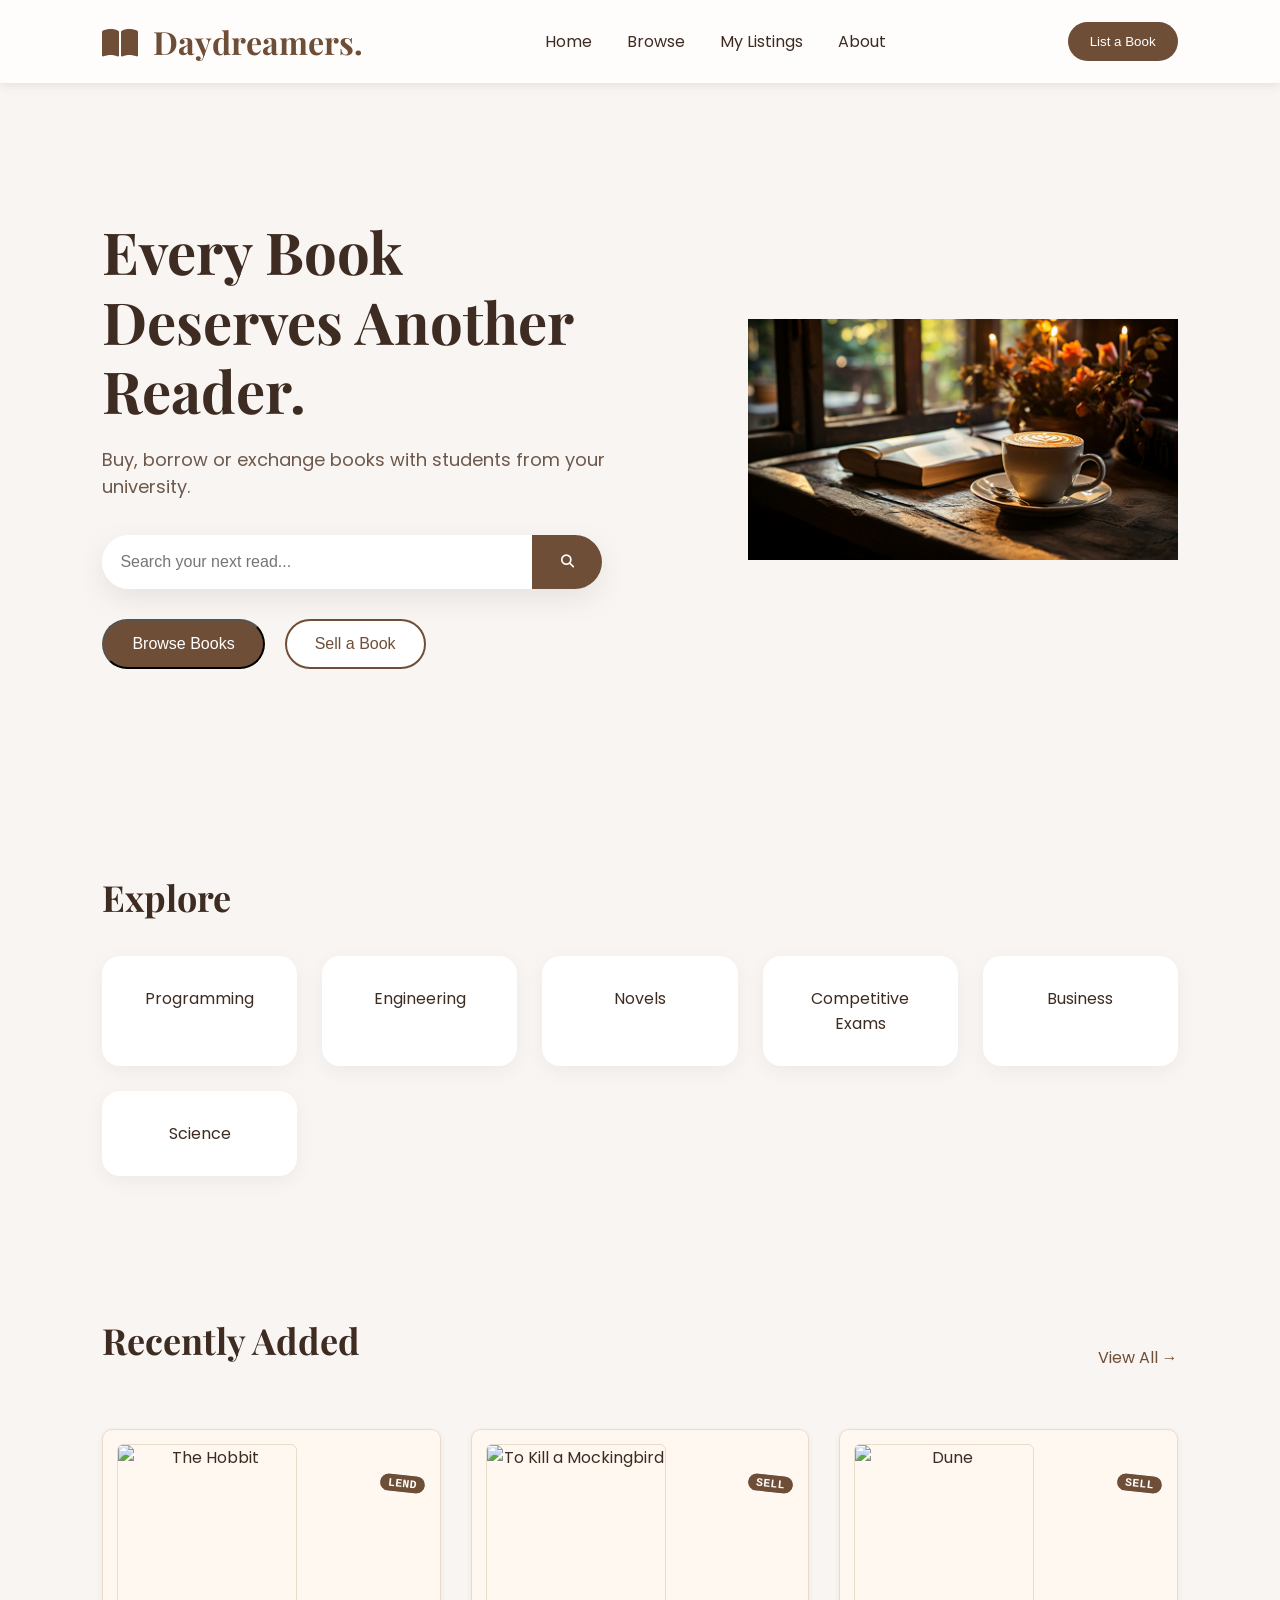
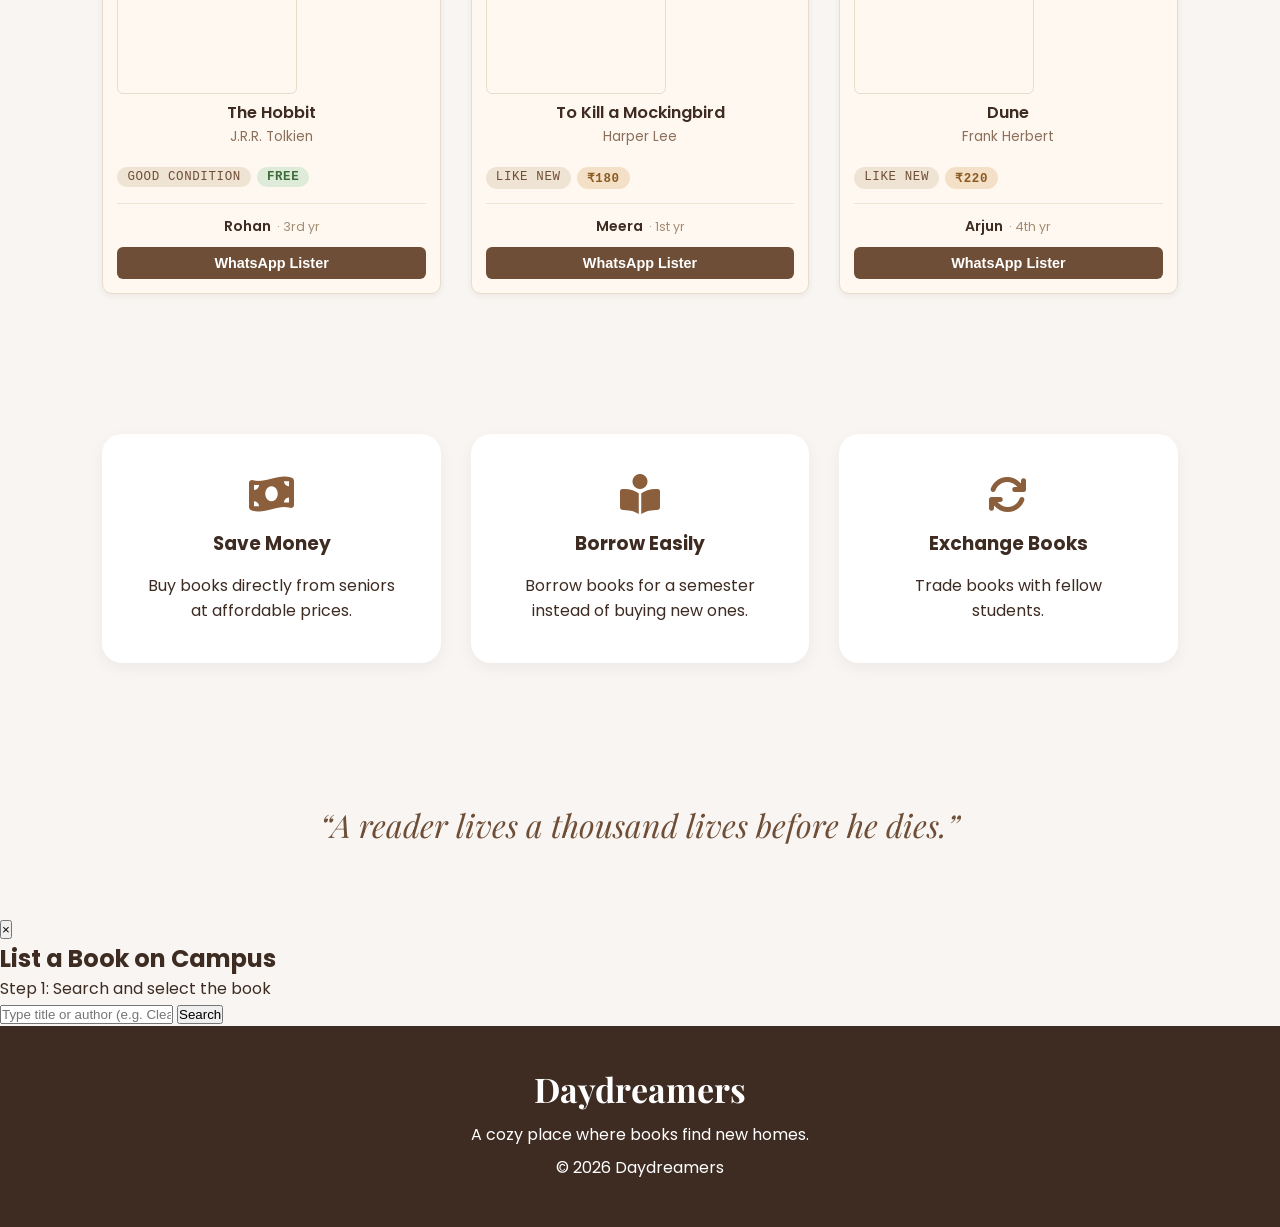
==== html/index.html @ d04318bb "cmapusDB setup" ====
<!DOCTYPE html>
<html lang="en">

<head>
    <meta charset="UTF-8">
    <meta name="viewport" content="width=device-width, initial-scale=1.0">
    <title>Daydreamers</title>

    <link rel="preconnect" href="https://fonts.googleapis.com">
    <link rel="preconnect" href="https://fonts.gstatic.com" crossorigin>

    <link
        href="https://fonts.googleapis.com/css2?family=Poppins:wght@300;400;500;600&family=Playfair+Display:wght@600;700&display=swap"
        rel="stylesheet">

    <link rel="stylesheet" href="https://cdnjs.cloudflare.com/ajax/libs/font-awesome/6.5.2/css/all.min.css">

    <link rel="stylesheet" href="/css/styles.css">
</head>

<body>

    <header>

        <div class="logo">
            <i class="fa-solid fa-book-open"></i>
            <span>Daydreamers.</span>
        </div>

        <nav>

            <a href="index.html" class="active">Home</a>
            <a href="./browse.html">Browse</a>
            <a href="#">My Listings</a>
            <a href="./about.html">About</a>

        </nav>

        <button class="list-book-btn" id="list-book-btn">
            List a Book
        </button>

    </header>


    <section class="hero">
        <div class="hero-text">
            <h1>
                Every Book Deserves
                Another Reader.
            </h1>
            <p>
                Buy, borrow or exchange books with students
                from your university.
            </p>

            <div class="search-bar">
                <input type="text" placeholder="Search your next read...">
                <button>
                    <i class="fa-solid fa-magnifying-glass"></i>
                </button>

            </div>

            <div class="hero-buttons">

                <button class="primary">
                    Browse Books
                </button>

                <button class="secondary">
                    Sell a Book
                </button>

            </div>

        </div>

        <div class="hero-image">

            <img src="../images/hero-books.jpg" alt="Books">

        </div>

    </section>

    <section class="categories">

        <h2>Explore</h2>

        <div class="category-container">

            <div class="category-card">Programming</div>

            <div class="category-card">Engineering</div>

            <div class="category-card">Novels</div>

            <div class="category-card">Competitive Exams</div>

            <div class="category-card">Business</div>

            <div class="category-card">Science</div>

        </div>

    </section>

    <section class="books">
        <div class="section-heading">
            <h2>Recently Added</h2>
            <a href="browse.html">View All →</a>
        </div>

        <!-- Dynamic container loaded via JS -->
        <div class="book-grid" id="homepage-recent-grid">
            <!-- Dynamic cards will be injected here -->
        </div>
    </section>

    <section class="features">

        <div class="feature">

            <i class="fa-solid fa-money-bill-wave"></i>

            <h3>Save Money</h3>

            <p>
                Buy books directly from seniors at affordable prices.
            </p>

        </div>

        <div class="feature">

            <i class="fa-solid fa-book-open-reader"></i>

            <h3>Borrow Easily</h3>

            <p>
                Borrow books for a semester instead of buying new ones.
            </p>

        </div>

        <div class="feature">

            <i class="fa-solid fa-arrows-rotate"></i>

            <h3>Exchange Books</h3>

            <p>
                Trade books with fellow students.
            </p>

        </div>

    </section>


    <section class="quote">

        <blockquote>

            “A reader lives a thousand lives before he dies.”

        </blockquote>

    </section>



    <!-- LIST A BOOK MODAL -->
    <div class="modal-overlay" id="list-modal">
        <div class="modal-content">
            <button class="modal-close" id="modal-close">&times;</button>
            <h2>List a Book on Campus</h2>

            <div id="modal-step-1">
                <p class="modal-subtitle">Step 1: Search and select the book</p>
                <div class="modal-search-box">
                    <input type="text" id="modal-search-input" placeholder="Type title or author (e.g. Clean Code)">
                    <button type="button" id="modal-search-btn">Search</button>
                </div>
                <div id="modal-search-results" class="modal-results-list"></div>
            </div>

            <form id="modal-step-2" style="display: none;">
                <p class="modal-subtitle">Step 2: Add listing details</p>

                <!-- Selected Book Preview -->
                <div class="selected-book-preview" id="selected-preview"></div>

                <div class="form-grid">
                    <div class="form-group">
                        <label for="lister-name">Your Name</label>
                        <input type="text" id="lister-name" required placeholder="e.g. Rohan">
                    </div>

                    <div class="form-group">
                        <label for="lister-year">College Year</label>
                        <select id="lister-year" required>
                            <option value="1st yr">1st Year</option>
                            <option value="2nd yr">2nd Year</option>
                            <option value="3rd yr">3rd Year</option>
                            <option value="4th yr">4th Year</option>
                        </select>
                    </div>

                    <div class="form-group">
                        <label for="listing-genre">Genre / Category</label>
                        <select id="listing-genre" required>
                            <option value="fiction" selected>Novels &amp; Fiction</option>
                            <option value="textbooks">Textbooks &amp; Coursework</option>
                            <option value="science">Science &amp; Tech</option>
                            <option value="poetry">Poetry &amp; Plays</option>
                        </select>
                    </div>


                    <div class="form-group">
                        <label for="listing-type">Listing Type</label>
                        <select id="listing-type" required>
                            <option value="Lend">Lend (Free)</option>
                            <option value="Sell">Sell</option>
                            <option value="Borrow">Request to Borrow</option>
                        </select>
                    </div>
                    <div class="form-group">
                        <label for="listing-price">Price</label>
                        <input type="text" id="listing-price" required value="Free">
                    </div>
                    <div class="form-group">
                        <label for="listing-condition">Condition</label>
                        <select id="listing-condition" required>
                            <option value="Like new">Like new</option>
                            <option value="Good condition" selected>Good condition</option>
                            <option value="Well-loved">Well-loved</option>
                        </select>
                    </div>
                    <div class="form-group">
                        <label for="lister-phone">WhatsApp Phone Number</label>
                        <input type="tel" id="lister-phone" required placeholder="e.g. 919876543210">
                    </div>
                </div>

                <div class="modal-actions">
                    <button type="button" class="btn-secondary" id="btn-back">← Pick Different Book</button>
                    <button type="submit" class="btn-primary">Publish Listing</button>
                </div>
            </form>
        </div>
    </div>





    <footer>

        <h3>Daydreamers</h3>

        <p>
            A cozy place where books find new homes.
        </p>

        <p>

            © 2026 Daydreamers

        </p>

    </footer>


    <script src="../js/app.js"></script>
    <script src="../js/db.js"></script>

</body>

</html>
---- css/styles.css ----
/* Google Font */

*{
    margin:0;
    padding:0;
    box-sizing:border-box;
}

body{

    font-family:'Poppins',sans-serif;
    background:#F8F5F2;
    color:#3E2C23;

}

/* ================= HEADER ================= */

header{

    width:100%;
    padding:20px 8%;

    display:flex;
    justify-content:space-between;
    align-items:center;

    background:#FFFDFB;

    position:sticky;
    top:0;

    box-shadow:0 3px 10px rgba(0,0,0,0.08);

    z-index:1000;

}

.logo{

    font-family:'Playfair Display',serif;
    font-size:32px;
    color:#6F4E37;
    font-weight:bold;

}

.logo i{

    margin-right:8px;

}

nav{

    display:flex;
    gap:35px;

}

nav a{

    text-decoration:none;
    color:#3E2C23;
    transition:.3s;

}

nav a:hover{

    color:#A67C52;

}

.list-book-btn{

    background:#6F4E37;
    color:white;

    border:none;

    padding:12px 22px;

    border-radius:30px;

    cursor:pointer;

    transition:.3s;

}

.list-book-btn:hover{

    background:#8B5E3C;

}

/* ================= HERO ================= */

.hero{

    display:flex;
    justify-content:space-between;
    align-items:center;

    padding:70px 8%;

    min-height:80vh;

}

.hero-text{

    width:50%;

}

.hero h1{

    font-size:58px;

    font-family:'Playfair Display',serif;

    line-height:1.2;

    margin-bottom:20px;

}

.hero p{

    font-size:18px;

    color:#6D584C;

    margin-bottom:35px;

}

.search-bar{

    display:flex;

    background:white;

    border-radius:40px;

    overflow:hidden;

    width:500px;

    box-shadow:0 10px 30px rgba(0,0,0,0.08);

}

.search-bar input{

    flex:1;

    border:none;

    outline:none;

    padding:18px;

    font-size:16px;

}

.search-bar button{

    width:70px;

    border:none;

    background:#6F4E37;

    color:white;

    cursor:pointer;

}

.hero-buttons{

    margin-top:30px;

    display:flex;

    gap:20px;

}

.primary{

    background:#6F4E37;

    color:white;

}

.secondary{

    background:white;

    color:#6F4E37;

    border:2px solid #6F4E37;

}

.hero-buttons button{

    padding:14px 28px;

    border-radius:30px;

    cursor:pointer;

    font-size:16px;

    transition:.3s;

}

.hero-buttons button:hover{

    transform:translateY(-3px);

}

.hero-image{

    width:40%;

}

.hero-image img{

    width:100%;

}

/* ================= SECTION ================= */

section{

    padding:70px 8%;

}

section h2{

    font-size:36px;

    margin-bottom:35px;

    font-family:'Playfair Display',serif;

}

/* ================= CATEGORY ================= */

.category-container{

    display:grid;

    grid-template-columns:repeat(auto-fit,minmax(180px,1fr));

    gap:25px;

}

.category-card{

    background:white;

    padding:30px;

    border-radius:18px;

    text-align:center;

    cursor:pointer;

    transition:.3s;

    box-shadow:0 5px 20px rgba(0,0,0,.05);

}

.category-card:hover{

    transform:translateY(-6px);

    background:#D8C3A5;

}

/* ================= BOOKS ================= */

.section-heading{

    display:flex;

    justify-content:space-between;

    align-items:center;

    margin-bottom:30px;

}

.section-heading a{

    color:#6F4E37;

    text-decoration:none;

}

.book-grid{

    display:grid;

    grid-template-columns:repeat(auto-fit,minmax(250px,1fr));

    gap:30px;

}

.book-card{

    background:white;

    border-radius:20px;

    padding:20px;

    text-align:center;

    transition:.3s;

    box-shadow:0 8px 20px rgba(0,0,0,.05);

}

.book-card:hover{

    transform:translateY(-8px);

}

.book-card img{

    width:180px;

    height:250px;

    object-fit:cover;

    border-radius:10px;

}

.book-card h3{

    margin:20px 0 10px;

}

.price{

    display:block;

    margin:15px 0;

    color:#8B5E3C;

    font-size:22px;

    font-weight:bold;

}

.book-card button{

    background:#6F4E37;

    color:white;

    border:none;

    padding:10px 25px;

    border-radius:30px;

    cursor:pointer;

}

/* ================= FEATURES ================= */

.features{

    display:grid;

    grid-template-columns:repeat(auto-fit,minmax(250px,1fr));

    gap:30px;

}

.feature{

    background:white;

    padding:40px;

    border-radius:20px;

    text-align:center;

    box-shadow:0 5px 15px rgba(0,0,0,.05);

}

.feature i{

    font-size:40px;

    color:#8B5E3C;

    margin-bottom:15px;

}

.feature h3{

    margin-bottom:15px;

}

/* ================= QUOTE ================= */

.quote{

    text-align:center;

}

blockquote{

    font-size:32px;

    font-family:'Playfair Display',serif;

    color:#6F4E37;

    font-style:italic;

}

/* ================= FOOTER ================= */

footer{

    background:#3E2C23;

    color:white;

    text-align:center;

    padding:40px;

}

footer h3{

    font-family:'Playfair Display',serif;

    font-size:34px;

    margin-bottom:10px;

}

footer p{

    margin:8px;

}

/* ================= RESPONSIVE ================= */

@media(max-width:900px){

    header{

        flex-direction:column;

        gap:20px;

    }

    .hero{

        flex-direction:column;

        text-align:center;

    }

    .hero-text{

        width:100%;

    }

    .hero-image{

        width:80%;

        margin-top:50px;

    }

    .search-bar{

        width:100%;

    }

    .hero-buttons{

        justify-content:center;

    }

}

  .eyebrow{
    font-family:'Space Mono', monospace;
    font-size:0.72rem;
    letter-spacing:0.18em;
    text-transform:uppercase;
  }

  .wrap{
    max-width:1180px;
    margin:0 auto;
    padding:0 28px;
  }


  /* ---------- PAGE HEADER ---------- */
  .page-header{
    padding:56px 0 36px;
    border-bottom:1px solid var(--line);
  }
  .page-header .eyebrow{ color:var(--coffee); display:block; margin-bottom:10px; }
  .page-header h1{
    font-size:clamp(2rem, 4vw, 2.7rem);
    font-weight:600;
  }
  .page-header p{
    margin-top:10px;
    color:var(--coffee);
    max-width:56ch;
  }

  .search-row{
    margin-top:28px;
    display:flex;
    gap:12px;
    max-width:640px;
  }
  .search-row input{
    flex:1;
    font-family:'Karla', sans-serif;
    font-size:0.96rem;
    padding:13px 16px;
    border:1.5px solid var(--espresso);
    border-radius:var(--radius);
    background:var(--paper);
    color:var(--ink);
  }
  .search-row input::placeholder{ color:rgba(58,39,23,0.5); }
  .search-row button{
    font-family:'Space Mono', monospace;
    font-size:0.78rem;
    letter-spacing:0.08em;
    text-transform:uppercase;
    padding:0 22px;
    border:1.5px solid var(--espresso);
    background:var(--espresso);
    color:var(--cream);
    border-radius:var(--radius);
    cursor:pointer;
  }
  .search-row button:hover{ background:var(--coffee); border-color:var(--coffee); }

  /* ---------- LAYOUT ---------- */
  .browse-layout{
    display:grid;
    grid-template-columns:230px 1fr;
    gap:40px;
    padding:44px 0 90px;
    align-items:start;
  }
  @media (max-width:900px){
    .browse-layout{ grid-template-columns:1fr; }
  }

  .filters{
    background:var(--paper);
    border:1px solid var(--line);
    border-radius:var(--radius);
    padding:24px 22px;
    position:sticky;
    top:92px;
  }
  @media (max-width:900px){ .filters{ position:static; } }

  .filter-group{ margin-bottom:26px; }
  .filter-group:last-child{ margin-bottom:0; }
  .filter-group h4{
    font-family:'Space Mono', monospace;
    font-size:0.68rem;
    letter-spacing:0.1em;
    text-transform:uppercase;
    color:var(--coffee);
    margin-bottom:12px;
    padding-bottom:8px;
    border-bottom:1px dashed var(--line);
  }
  .filter-option{
    display:flex;
    align-items:center;
    gap:9px;
    margin-bottom:10px;
    font-size:0.9rem;
    cursor:pointer;
  }
  .filter-option input{
    width:15px; height:15px;
    accent-color:var(--coffee);
    cursor:pointer;
  }
  .filter-option span.count{
    margin-left:auto;
    font-family:'Space Mono', monospace;
    font-size:0.72rem;
    color:rgba(58,39,23,0.5);
  }
  .clear-filters{
    display:inline-block;
    margin-top:6px;
    font-size:0.8rem;
    font-weight:700;
    color:var(--rust);
    text-decoration:underline;
    cursor:pointer;
  }

  .results-bar{
    display:flex;
    justify-content:space-between;
    align-items:center;
    margin-bottom:22px;
    flex-wrap:wrap;
    gap:12px;
  }
  .resultsCount{
    font-family:'Space Mono', monospace;
    font-size:0.78rem;
    color:var(--coffee);
    letter-spacing:0.03em;
  }
  .sort-select{
    font-family:'Karla', sans-serif;
    font-size:0.86rem;
    font-weight:600;
    padding:9px 14px;
    border:1.5px solid var(--espresso);
    border-radius:var(--radius);
    background:var(--paper);
    color:var(--ink);
  }

  .gridContainer{
    display:grid;
    grid-template-columns:repeat(3, 1fr);
    gap:22px;
  }
  @media (max-width:1080px){ .book-grid{ grid-template-columns:repeat(2, 1fr); } }
  @media (max-width:560px){ .book-grid{ grid-template-columns:1fr; } }

  .book-card{
    background:var(--paper);
    border:1px solid var(--line);
    border-radius:2px;
    position:relative;
    padding:18px 18px 20px;
    transition:transform .18s ease, box-shadow .18s ease;
  }
  .book-card:hover{
    transform:translateY(-4px);
    box-shadow:0 16px 30px -18px rgba(44,26,16,0.4);
  }

  
  .book-card::before{
    content:"";
    position:absolute;
    top:0; right:22px;
    width:28px; height:14px;
    background:var(--page);
    border-bottom-left-radius:8px;
    border-bottom-right-radius:8px;
  }

  .cover{
    height:150px;
    border-radius:2px;
    margin-bottom:14px;
    display:flex;
    align-items:flex-end;
    padding:10px;
    position:relative;
    overflow:hidden;
  }
  .cover .spine{
    position:absolute;
    left:0; top:0; bottom:0;
    width:10px;
    background:rgba(0,0,0,0.15);
  }
  .cover span.genre-label{
    font-family:'Space Mono', monospace;
    font-size:0.62rem;
    letter-spacing:0.08em;
    text-transform:uppercase;
    color:rgba(255,255,255,0.85);
  }

  .cover.c1{ background:linear-gradient(160deg, #a3492c, #7a4a2b); }
  .cover.c2{ background:linear-gradient(160deg, #7c8a63, #565f42); }
  .cover.c3{ background:linear-gradient(160deg, #c17a47, #8a5a34); }
  .cover.c4{ background:linear-gradient(160deg, #6b7a94, #3f4a5c); }
  .cover.c5{ background:linear-gradient(160deg, #a3492c, #5c2a18); }
  .cover.c6{ background:linear-gradient(160deg, #8a6f4a, #4a3520); }

  .book-title{
    font-size:1.02rem;
    font-weight:600;
    line-height:1.3;
    margin-bottom:4px;
  }
  .book-author{
    font-size:0.84rem;
    color:var(--coffee);
    margin-bottom:12px;
  }

  .tag-row{
    display:flex;
    gap:8px;
    flex-wrap:wrap;
    margin-bottom:14px;
  }
  .tag{
    font-family:'Space Mono', monospace;
    font-size:0.66rem;
    letter-spacing:0.05em;
    text-transform:uppercase;
    padding:4px 9px;
    border-radius:20px;
    border:1px solid var(--line);
    color:var(--coffee);
  }
  .tag.price-free{ border-color:var(--sage); color:var(--sage); font-weight:700; }
  .tag.price-tag{ border-color:var(--caramel); color:var(--rust); font-weight:700; }

  .card-footer{
    display:flex;
    align-items:center;
    justify-content:space-between;
    padding-top:12px;
    border-top:1px dashed var(--line);
  }
  .lister{
    font-size:0.78rem;
    color:var(--coffee);
  }
  .card-cta{
    font-family:'Karla', sans-serif;
    font-size:0.8rem;
    font-weight:700;
    text-decoration:none;
    color:var(--espresso);
    border-bottom:1.5px solid var(--caramel);
    padding-bottom:1px;
  }
  .card-cta:hover{ color:var(--rust); }

  .stamp{
    position:absolute;
    top:36px; right:14px;
    font-family:'Space Mono', monospace;
    font-size:0.6rem;
    letter-spacing:0.06em;
    text-transform:uppercase;
    padding:3px 8px;
    border:1.5px solid;
    border-radius:2px;
    transform:rotate(6deg);
    background:rgba(251,245,234,0.9);
  }
  .stamp.available{ color:var(--sage); border-color:var(--sage); }
  .stamp.reserved{ color:var(--rust); border-color:var(--rust); }

  /* ---------- PAGINATION ---------- */
  .pagination{
    display:flex;
    justify-content:center;
    align-items:center;
    gap:10px;
    margin-top:52px;
    font-family:'Space Mono', monospace;
    font-size:0.82rem;
  }
  .pagination a{
    display:flex;
    align-items:center;
    justify-content:center;
    width:34px; height:34px;
    border:1px solid var(--line);
    border-radius:var(--radius);
    text-decoration:none;
    color:var(--ink);
  }
  .pagination a:hover{ border-color:var(--espresso); }
  .pagination a.current{
    background:var(--espresso);
    color:var(--cream);
    border-color:var(--espresso);
  }
  .pagination a.next{
    width:auto;
    padding:0 14px;
  }
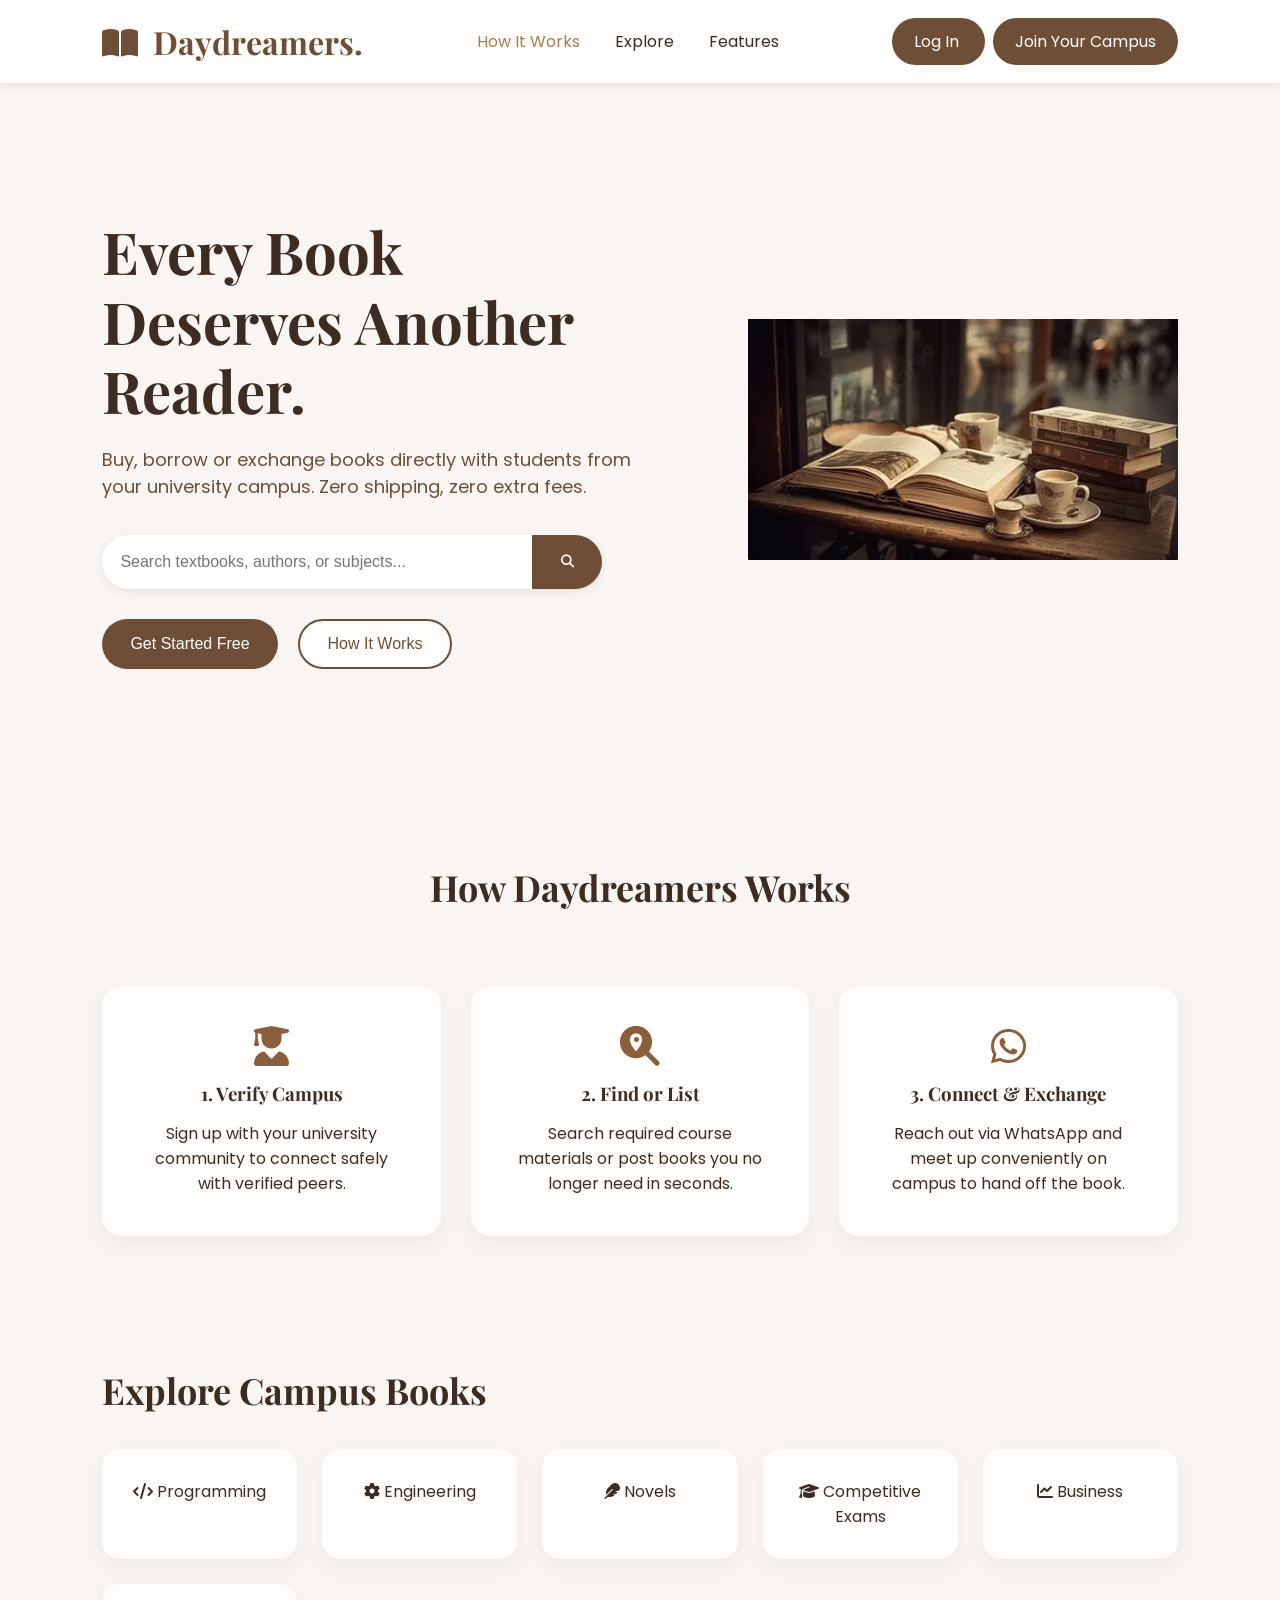
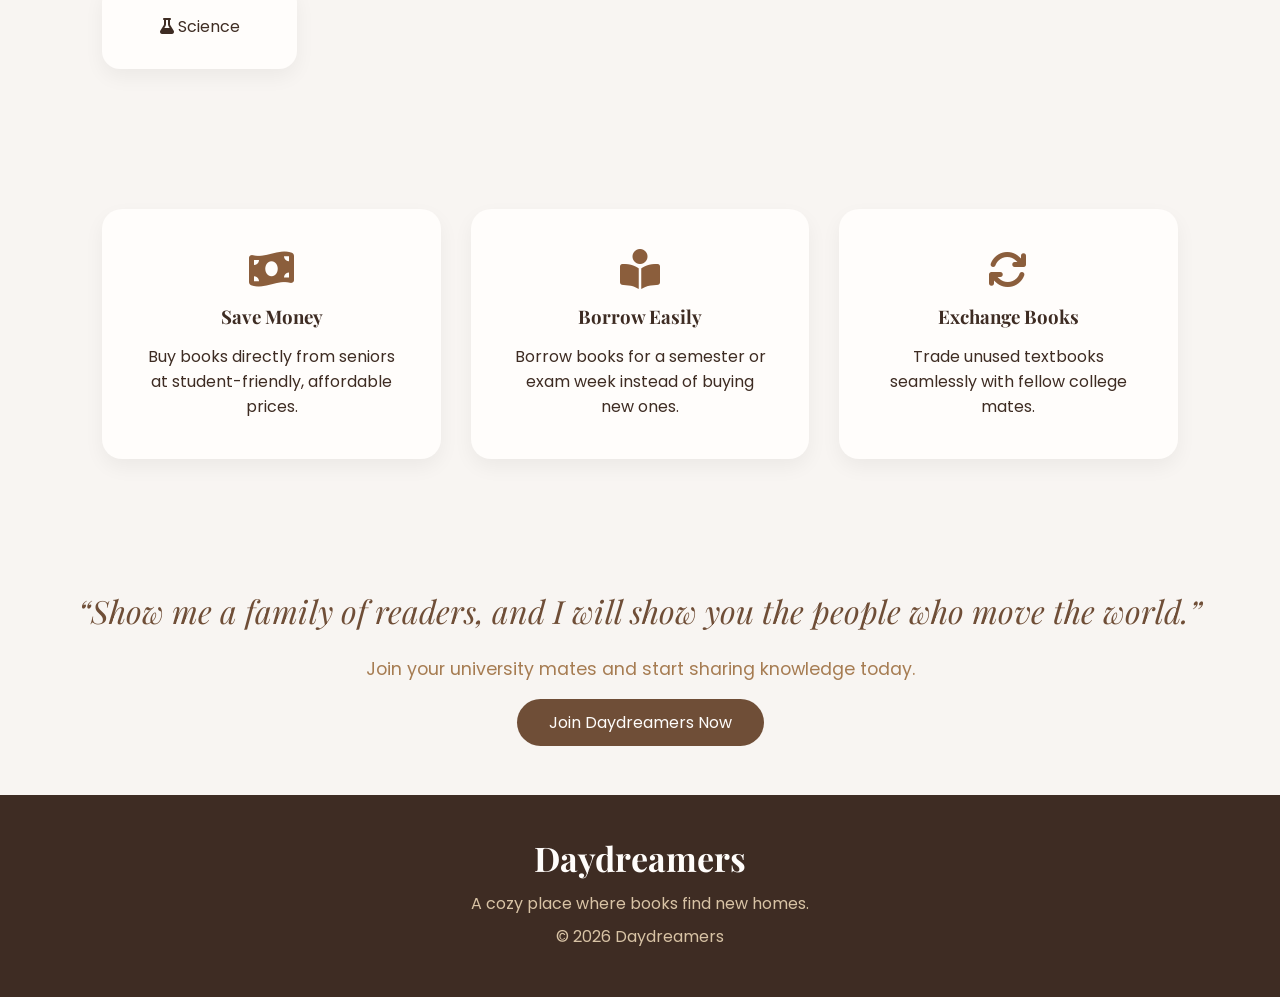
==== commit f4d8fe47: "landing page added" ====
--- a/html/index.html
+++ b/html/index.html
@@ -4,7 +4,7 @@
 <head>
     <meta charset="UTF-8">
     <meta name="viewport" content="width=device-width, initial-scale=1.0">
-    <title>Daydreamers</title>
+    <title>Daydreamers | Campus Book Exchange</title>
 
     <link rel="preconnect" href="https://fonts.googleapis.com">
     <link rel="preconnect" href="https://fonts.gstatic.com" crossorigin>
@@ -28,17 +28,20 @@
         </div>
 
         <nav>
-
-            <a href="index.html" class="active">Home</a>
-            <a href="./browse.html">Browse</a>
-            <a href="#">My Listings</a>
-            <a href="./about.html">About</a>
-
+            <a href="#how-it-works" class="active">How It Works</a>
+            <a href="#categories">Explore</a>
+            <a href="#features">Features</a>
         </nav>
 
-        <button class="list-book-btn" id="list-book-btn">
-            List a Book
-        </button>
+        <div class="auth-buttons">
+            <a href="./login.html" class="list-book-btn secondary-btn"
+                style="text-decoration: none; margin-right: 8px;">
+                Log In
+            </a>
+            <a href="./signup.html" class="list-book-btn" style="text-decoration: none;">
+                Join Your Campus
+            </a>
+        </div>
 
     </header>
 
@@ -50,26 +53,26 @@
                 Another Reader.
             </h1>
             <p>
-                Buy, borrow or exchange books with students
-                from your university.
+                Buy, borrow or exchange books directly with students
+                from your university campus. Zero shipping, zero extra fees.
             </p>
 
             <div class="search-bar">
-                <input type="text" placeholder="Search your next read...">
-                <button>
+                <input type="text" placeholder="Search textbooks, authors, or subjects...">
+                <button onclick="window.location.href='./login.html'">
                     <i class="fa-solid fa-magnifying-glass"></i>
                 </button>
-
             </div>
 
             <div class="hero-buttons">
 
-                <button class="primary">
-                    Browse Books
+                <button onclick="window.location.href='./signup.html'" class="primary">
+                    Get Started Free
                 </button>
 
-                <button class="secondary">
-                    Sell a Book
+                <button onclick="document.querySelector('#how-it-works').scrollIntoView({ behavior: 'smooth' });"
+                    class="secondary">
+                    How It Works
                 </button>
 
             </div>
@@ -78,47 +81,74 @@
 
         <div class="hero-image">
 
-            <img src="../images/hero-books.jpg" alt="Books">
-
-        </div>
-
-    </section>
-
-    <section class="categories">
-
-        <h2>Explore</h2>
+            <img src="../images/landingpage.webp" alt="Books">
+
+        </div>
+
+    </section>
+
+    <!-- HOW IT WORKS SECTION -->
+    <section class="how-it-works" id="how-it-works" style="padding: 60px 8%; text-align: center;">
+
+        <div class="section-heading" style="justify-content: center; margin-bottom: 40px;">
+            <h2>How Daydreamers Works</h2>
+        </div>
+
+        <div class="features" style="padding: 0;">
+
+            <div class="feature">
+                <i class="fa-solid fa-user-graduate"></i>
+                <h3>1. Verify Campus</h3>
+                <p>
+                    Sign up with your university community to connect safely with verified peers.
+                </p>
+            </div>
+
+            <div class="feature">
+                <i class="fa-solid fa-magnifying-glass-location"></i>
+                <h3>2. Find or List</h3>
+                <p>
+                    Search required course materials or post books you no longer need in seconds.
+                </p>
+            </div>
+
+            <div class="feature">
+                <i class="fa-brands fa-whatsapp"></i>
+                <h3>3. Connect & Exchange</h3>
+                <p>
+                    Reach out via WhatsApp and meet up conveniently on campus to hand off the book.
+                </p>
+            </div>
+
+        </div>
+
+    </section>
+
+    <!-- CATEGORIES SECTION -->
+    <section class="categories" id="categories">
+
+        <h2>Explore Campus Books</h2>
 
         <div class="category-container">
 
-            <div class="category-card">Programming</div>
-
-            <div class="category-card">Engineering</div>
-
-            <div class="category-card">Novels</div>
-
-            <div class="category-card">Competitive Exams</div>
-
-            <div class="category-card">Business</div>
-
-            <div class="category-card">Science</div>
-
-        </div>
-
-    </section>
-
-    <section class="books">
-        <div class="section-heading">
-            <h2>Recently Added</h2>
-            <a href="browse.html">View All →</a>
-        </div>
-
-        <!-- Dynamic container loaded via JS -->
-        <div class="book-grid" id="homepage-recent-grid">
-            <!-- Dynamic cards will be injected here -->
-        </div>
-    </section>
-
-    <section class="features">
+            <div class="category-card"><i class="fa-solid fa-code"></i> Programming</div>
+
+            <div class="category-card"><i class="fa-solid fa-gear"></i> Engineering</div>
+
+            <div class="category-card"><i class="fa-solid fa-feather"></i> Novels</div>
+
+            <div class="category-card"><i class="fa-solid fa-graduation-cap"></i> Competitive Exams</div>
+
+            <div class="category-card"><i class="fa-solid fa-chart-line"></i> Business</div>
+
+            <div class="category-card"><i class="fa-solid fa-flask"></i> Science</div>
+
+        </div>
+
+    </section>
+
+    <!-- CORE FEATURES SECTION -->
+    <section class="features" id="features">
 
         <div class="feature">
 
@@ -127,7 +157,7 @@
             <h3>Save Money</h3>
 
             <p>
-                Buy books directly from seniors at affordable prices.
+                Buy books directly from seniors at student-friendly, affordable prices.
             </p>
 
         </div>
@@ -139,7 +169,7 @@
             <h3>Borrow Easily</h3>
 
             <p>
-                Borrow books for a semester instead of buying new ones.
+                Borrow books for a semester or exam week instead of buying new ones.
             </p>
 
         </div>
@@ -151,110 +181,33 @@
             <h3>Exchange Books</h3>
 
             <p>
-                Trade books with fellow students.
-            </p>
-
-        </div>
-
-    </section>
-
-
-    <section class="quote">
-
-        <blockquote>
-
-            “A reader lives a thousand lives before he dies.”
+                Trade unused textbooks seamlessly with fellow college mates.
+            </p>
+
+        </div>
+
+    </section>
+
+
+    <!-- PRE-LOGIN CALL TO ACTION -->
+    <section class="quote" style="text-align: center; padding: 60px 20px;">
+
+        <blockquote style="margin-bottom: 24px;">
+
+            “Show me a family of readers, and I will show you the people who move the world.”
 
         </blockquote>
 
-    </section>
-
-
-
-    <!-- LIST A BOOK MODAL -->
-    <div class="modal-overlay" id="list-modal">
-        <div class="modal-content">
-            <button class="modal-close" id="modal-close">&times;</button>
-            <h2>List a Book on Campus</h2>
-
-            <div id="modal-step-1">
-                <p class="modal-subtitle">Step 1: Search and select the book</p>
-                <div class="modal-search-box">
-                    <input type="text" id="modal-search-input" placeholder="Type title or author (e.g. Clean Code)">
-                    <button type="button" id="modal-search-btn">Search</button>
-                </div>
-                <div id="modal-search-results" class="modal-results-list"></div>
-            </div>
-
-            <form id="modal-step-2" style="display: none;">
-                <p class="modal-subtitle">Step 2: Add listing details</p>
-
-                <!-- Selected Book Preview -->
-                <div class="selected-book-preview" id="selected-preview"></div>
-
-                <div class="form-grid">
-                    <div class="form-group">
-                        <label for="lister-name">Your Name</label>
-                        <input type="text" id="lister-name" required placeholder="e.g. Rohan">
-                    </div>
-
-                    <div class="form-group">
-                        <label for="lister-year">College Year</label>
-                        <select id="lister-year" required>
-                            <option value="1st yr">1st Year</option>
-                            <option value="2nd yr">2nd Year</option>
-                            <option value="3rd yr">3rd Year</option>
-                            <option value="4th yr">4th Year</option>
-                        </select>
-                    </div>
-
-                    <div class="form-group">
-                        <label for="listing-genre">Genre / Category</label>
-                        <select id="listing-genre" required>
-                            <option value="fiction" selected>Novels &amp; Fiction</option>
-                            <option value="textbooks">Textbooks &amp; Coursework</option>
-                            <option value="science">Science &amp; Tech</option>
-                            <option value="poetry">Poetry &amp; Plays</option>
-                        </select>
-                    </div>
-
-
-                    <div class="form-group">
-                        <label for="listing-type">Listing Type</label>
-                        <select id="listing-type" required>
-                            <option value="Lend">Lend (Free)</option>
-                            <option value="Sell">Sell</option>
-                            <option value="Borrow">Request to Borrow</option>
-                        </select>
-                    </div>
-                    <div class="form-group">
-                        <label for="listing-price">Price</label>
-                        <input type="text" id="listing-price" required value="Free">
-                    </div>
-                    <div class="form-group">
-                        <label for="listing-condition">Condition</label>
-                        <select id="listing-condition" required>
-                            <option value="Like new">Like new</option>
-                            <option value="Good condition" selected>Good condition</option>
-                            <option value="Well-loved">Well-loved</option>
-                        </select>
-                    </div>
-                    <div class="form-group">
-                        <label for="lister-phone">WhatsApp Phone Number</label>
-                        <input type="tel" id="lister-phone" required placeholder="e.g. 919876543210">
-                    </div>
-                </div>
-
-                <div class="modal-actions">
-                    <button type="button" class="btn-secondary" id="btn-back">← Pick Different Book</button>
-                    <button type="submit" class="btn-primary">Publish Listing</button>
-                </div>
-            </form>
-        </div>
-    </div>
-
-
-
+        <p style="color: var(--sand); margin-bottom: 28px; font-size: 1.1rem;">
+            Join your university mates and start sharing knowledge today.
+        </p>
+
+        <a href="./signup.html" class="list-book-btn"
+            style="text-decoration: none; padding: 12px 32px; font-size: 1rem;">
+            Join Daydreamers Now
+        </a>
+
+    </section>
 
 
     <footer>
@@ -273,10 +226,6 @@
 
     </footer>
 
-
-    <script src="../js/app.js"></script>
-    <script src="../js/db.js"></script>
-
 </body>
 
 </html>
--- a/css/styles.css
+++ b/css/styles.css
@@ -1,852 +1,1199 @@
-/* Google Font */
-
-*{
-    margin:0;
-    padding:0;
-    box-sizing:border-box;
-}
-
-body{
-
-    font-family:'Poppins',sans-serif;
-    background:#F8F5F2;
-    color:#3E2C23;
-
-}
-
-/* ================= HEADER ================= */
-
-header{
-
-    width:100%;
-    padding:20px 8%;
-
-    display:flex;
-    justify-content:space-between;
-    align-items:center;
-
-    background:#FFFDFB;
-
-    position:sticky;
-    top:0;
-
-    box-shadow:0 3px 10px rgba(0,0,0,0.08);
-
-    z-index:1000;
-
-}
-
-.logo{
-
-    font-family:'Playfair Display',serif;
-    font-size:32px;
-    color:#6F4E37;
-    font-weight:bold;
-
-}
-
-.logo i{
-
-    margin-right:8px;
-
-}
-
-nav{
-
-    display:flex;
-    gap:35px;
-
-}
-
-nav a{
-
-    text-decoration:none;
-    color:#3E2C23;
-    transition:.3s;
-
-}
-
-nav a:hover{
-
-    color:#A67C52;
-
-}
-
-.list-book-btn{
-
-    background:#6F4E37;
-    color:white;
-
-    border:none;
-
-    padding:12px 22px;
-
-    border-radius:30px;
-
-    cursor:pointer;
-
-    transition:.3s;
-
-}
-
-.list-book-btn:hover{
-
-    background:#8B5E3C;
-
-}
-
-/* ================= HERO ================= */
-
-.hero{
-
-    display:flex;
-    justify-content:space-between;
-    align-items:center;
-
-    padding:70px 8%;
-
-    min-height:80vh;
-
-}
-
-.hero-text{
-
-    width:50%;
-
-}
-
-.hero h1{
-
-    font-size:58px;
-
-    font-family:'Playfair Display',serif;
-
-    line-height:1.2;
-
-    margin-bottom:20px;
-
-}
-
-.hero p{
-
-    font-size:18px;
-
-    color:#6D584C;
-
-    margin-bottom:35px;
-
-}
-
-.search-bar{
-
-    display:flex;
-
-    background:white;
-
-    border-radius:40px;
-
-    overflow:hidden;
-
-    width:500px;
-
-    box-shadow:0 10px 30px rgba(0,0,0,0.08);
-
-}
-
-.search-bar input{
-
-    flex:1;
-
-    border:none;
-
-    outline:none;
-
-    padding:18px;
-
-    font-size:16px;
-
-}
-
-.search-bar button{
-
-    width:70px;
-
-    border:none;
-
-    background:#6F4E37;
-
-    color:white;
-
-    cursor:pointer;
-
-}
-
-.hero-buttons{
-
-    margin-top:30px;
-
-    display:flex;
-
-    gap:20px;
-
-}
-
-.primary{
-
-    background:#6F4E37;
-
-    color:white;
-
-}
-
-.secondary{
-
-    background:white;
-
-    color:#6F4E37;
-
-    border:2px solid #6F4E37;
-
-}
-
-.hero-buttons button{
-
-    padding:14px 28px;
-
-    border-radius:30px;
-
-    cursor:pointer;
-
-    font-size:16px;
-
-    transition:.3s;
-
-}
-
-.hero-buttons button:hover{
-
-    transform:translateY(-3px);
-
-}
-
-.hero-image{
-
-    width:40%;
-
-}
-
-.hero-image img{
-
-    width:100%;
-
-}
-
-/* ================= SECTION ================= */
-
-section{
-
-    padding:70px 8%;
-
-}
-
-section h2{
-
-    font-size:36px;
-
-    margin-bottom:35px;
-
-    font-family:'Playfair Display',serif;
-
-}
-
-/* ================= CATEGORY ================= */
-
-.category-container{
-
-    display:grid;
-
-    grid-template-columns:repeat(auto-fit,minmax(180px,1fr));
-
-    gap:25px;
-
-}
-
-.category-card{
-
-    background:white;
-
-    padding:30px;
-
-    border-radius:18px;
-
-    text-align:center;
-
-    cursor:pointer;
-
-    transition:.3s;
-
-    box-shadow:0 5px 20px rgba(0,0,0,.05);
-
-}
-
-.category-card:hover{
-
-    transform:translateY(-6px);
-
-    background:#D8C3A5;
-
-}
-
-/* ================= BOOKS ================= */
-
-.section-heading{
-
-    display:flex;
-
-    justify-content:space-between;
-
-    align-items:center;
-
-    margin-bottom:30px;
-
-}
-
-.section-heading a{
-
-    color:#6F4E37;
-
-    text-decoration:none;
-
-}
-
-.book-grid{
-
-    display:grid;
-
-    grid-template-columns:repeat(auto-fit,minmax(250px,1fr));
-
-    gap:30px;
-
-}
-
-.book-card{
-
-    background:white;
-
-    border-radius:20px;
-
-    padding:20px;
-
-    text-align:center;
-
-    transition:.3s;
-
-    box-shadow:0 8px 20px rgba(0,0,0,.05);
-
-}
-
-.book-card:hover{
-
-    transform:translateY(-8px);
-
-}
-
-.book-card img{
-
-    width:180px;
-
-    height:250px;
-
-    object-fit:cover;
-
-    border-radius:10px;
-
-}
-
-.book-card h3{
-
-    margin:20px 0 10px;
-
-}
-
-.price{
-
-    display:block;
-
-    margin:15px 0;
-
-    color:#8B5E3C;
-
-    font-size:22px;
-
-    font-weight:bold;
-
-}
-
-.book-card button{
-
-    background:#6F4E37;
-
-    color:white;
-
-    border:none;
-
-    padding:10px 25px;
-
-    border-radius:30px;
-
-    cursor:pointer;
-
-}
-
-/* ================= FEATURES ================= */
-
-.features{
-
-    display:grid;
-
-    grid-template-columns:repeat(auto-fit,minmax(250px,1fr));
-
-    gap:30px;
-
-}
-
-.feature{
-
-    background:white;
-
-    padding:40px;
-
-    border-radius:20px;
-
-    text-align:center;
-
-    box-shadow:0 5px 15px rgba(0,0,0,.05);
-
-}
-
-.feature i{
-
-    font-size:40px;
-
-    color:#8B5E3C;
-
-    margin-bottom:15px;
-
-}
-
-.feature h3{
-
-    margin-bottom:15px;
-
-}
-
-/* ================= QUOTE ================= */
-
-.quote{
-
-    text-align:center;
-
-}
-
-blockquote{
-
-    font-size:32px;
-
-    font-family:'Playfair Display',serif;
-
-    color:#6F4E37;
-
-    font-style:italic;
-
-}
-
-/* ================= FOOTER ================= */
-
-footer{
-
-    background:#3E2C23;
-
-    color:white;
-
-    text-align:center;
-
-    padding:40px;
-
-}
-
-footer h3{
-
-    font-family:'Playfair Display',serif;
-
-    font-size:34px;
-
-    margin-bottom:10px;
-
-}
-
-footer p{
-
-    margin:8px;
-
-}
-
-/* ================= RESPONSIVE ================= */
-
-@media(max-width:900px){
-
-    header{
-
-        flex-direction:column;
-
-        gap:20px;
-
+:root {
+    --espresso: #3E2C23;
+    --coffee: #6F4E37;
+    --caramel: #8B5E3C;
+    --sand: #A67C52;
+    --tan: #D8C3A5;
+    --parchment: #F8F5F2;
+    --paper: #FFFDFB;
+    --line: #E8DED1;
+    --sage: #2E7D32;
+    --rust: #A3492C;
+    --radius-sm: 6px;
+    --radius-md: 12px;
+    --radius-lg: 20px;
+    --radius-pill: 30px;
+    --shadow-sm: 0 3px 10px rgba(0, 0, 0, 0.08);
+    --shadow-md: 0 8px 20px rgba(0, 0, 0, 0.05);
+    --shadow-lg: 0 10px 25px rgba(62, 44, 35, 0.25);
+}
+
+* {
+    margin: 0;
+    padding: 0;
+    box-sizing: border-box;
+}
+
+body {
+    font-family: 'Poppins', sans-serif;
+    background: var(--parchment);
+    color: var(--espresso);
+}
+
+h1, h2, h3, blockquote, .logo {
+    font-family: 'Playfair Display', serif;
+    color: var(--espresso);
+}
+
+.eyebrow, .filter-group h4, .resultsCount, .tag, .stamp, .pagination, .search-row button {
+    font-family: 'Space Mono', monospace;
+}
+
+.wrap {
+    max-width: 1180px;
+    margin: 0 auto;
+    padding: 0 28px;
+}
+
+header {
+    width: 100%;
+    padding: 20px 8%;
+    display: flex;
+    justify-content: space-between;
+    align-items: center;
+    background: var(--paper);
+    position: sticky;
+    top: 0;
+    box-shadow: var(--shadow-sm);
+    z-index: 1000;
+}
+
+.logo {
+    font-size: 32px;
+    color: var(--coffee);
+    font-weight: bold;
+}
+
+.logo i {
+    margin-right: 8px;
+}
+
+nav {
+    display: flex;
+    gap: 35px;
+}
+
+nav a {
+    text-decoration: none;
+    color: var(--espresso);
+    transition: color 0.3s ease;
+}
+
+nav a:hover, nav a.active {
+    color: var(--sand);
+}
+
+.list-book-btn {
+    background: var(--coffee);
+    color: var(--paper);
+    border: none;
+    padding: 12px 22px;
+    border-radius: var(--radius-pill);
+    cursor: pointer;
+    transition: background 0.3s ease;
+}
+
+.list-book-btn:hover {
+    background: var(--caramel);
+}
+
+.hero {
+    display: flex;
+    justify-content: space-between;
+    align-items: center;
+    padding: 70px 8%;
+    min-height: 80vh;
+}
+
+.hero-text {
+    width: 50%;
+}
+
+.hero h1 {
+    font-size: 58px;
+    line-height: 1.2;
+    margin-bottom: 20px;
+}
+
+.hero p {
+    font-size: 18px;
+    color: var(--coffee);
+    margin-bottom: 35px;
+}
+
+.search-bar {
+    display: flex;
+    background: var(--paper);
+    border-radius: 40px;
+    overflow: hidden;
+    width: 500px;
+    box-shadow: var(--shadow-sm);
+}
+
+.search-bar input {
+    flex: 1;
+    border: none;
+    outline: none;
+    padding: 18px;
+    font-size: 16px;
+    color: var(--espresso);
+}
+
+.search-bar button {
+    width: 70px;
+    border: none;
+    background: var(--coffee);
+    color: var(--paper);
+    cursor: pointer;
+    transition: background 0.3s ease;
+}
+
+.search-bar button:hover {
+    background: var(--caramel);
+}
+
+.hero-buttons {
+    margin-top: 30px;
+    display: flex;
+    gap: 20px;
+}
+
+.hero-buttons button {
+    padding: 14px 28px;
+    border-radius: var(--radius-pill);
+    cursor: pointer;
+    font-size: 16px;
+    transition: transform 0.3s ease, background 0.3s ease, color 0.3s ease;
+}
+
+.hero-buttons button.primary {
+    background: var(--coffee);
+    color: var(--paper);
+    border: none;
+}
+
+.hero-buttons button.secondary {
+    background: var(--paper);
+    color: var(--coffee);
+    border: 2px solid var(--coffee);
+}
+
+.hero-buttons button:hover {
+    transform: translateY(-3px);
+}
+
+.hero-image {
+    width: 40%;
+}
+
+.hero-image img {
+    width: 100%;
+}
+
+section {
+    padding: 70px 8%;
+}
+
+section h2 {
+    font-size: 36px;
+    margin-bottom: 35px;
+}
+
+.category-container {
+    display: grid;
+    grid-template-columns: repeat(auto-fit, minmax(180px, 1fr));
+    gap: 25px;
+}
+
+.category-card {
+    background: var(--paper);
+    padding: 30px;
+    border-radius: 18px;
+    text-align: center;
+    cursor: pointer;
+    transition: transform 0.3s ease, background 0.3s ease;
+    box-shadow: var(--shadow-md);
+}
+
+.category-card:hover {
+    transform: translateY(-6px);
+    background: var(--tan);
+}
+
+.section-heading {
+    display: flex;
+    justify-content: space-between;
+    align-items: center;
+    margin-bottom: 30px;
+}
+
+.section-heading a {
+    color: var(--coffee);
+    text-decoration: none;
+    font-weight: 600;
+}
+
+.section-heading a:hover {
+    color: var(--caramel);
+}
+
+.book-grid, .gridContainer {
+    display: grid;
+    grid-template-columns: repeat(auto-fit, minmax(250px, 1fr));
+    gap: 30px;
+}
+
+.book-card {
+    background: var(--paper);
+    border: 1px solid var(--line);
+    border-radius: var(--radius-lg);
+    padding: 20px;
+    text-align: center;
+    position: relative;
+    transition: transform 0.3s ease, box-shadow 0.3s ease;
+    box-shadow: var(--shadow-md);
+    display: flex;
+    flex-direction: column;
+}
+
+.book-card:hover {
+    transform: translateY(-8px);
+    box-shadow: var(--shadow-lg);
+}
+
+.book-card img, .book-card .cover-img {
+    width: 100%;
+    height: 250px;
+    object-fit: cover;
+    border-radius: var(--radius-md);
+    margin-bottom: 14px;
+}
+
+.book-card h3, .book-title {
+    font-size: 1.1rem;
+    font-weight: 600;
+    margin: 10px 0 6px;
+    color: var(--espresso);
+}
+
+.book-author {
+    font-size: 0.85rem;
+    color: var(--coffee);
+    margin-bottom: 12px;
+}
+
+.price {
+    display: block;
+    margin: 15px 0;
+    color: var(--caramel);
+    font-size: 22px;
+    font-weight: bold;
+}
+
+.tag-row {
+    display: flex;
+    gap: 8px;
+    flex-wrap: wrap;
+    justify-content: center;
+    margin-bottom: 14px;
+}
+
+.tag {
+    font-size: 0.66rem;
+    letter-spacing: 0.05em;
+    text-transform: uppercase;
+    padding: 4px 9px;
+    border-radius: var(--radius-pill);
+    border: 1px solid var(--line);
+    color: var(--coffee);
+    background: var(--parchment);
+}
+
+.tag.price-free {
+    border-color: var(--sage);
+    color: var(--sage);
+    font-weight: 700;
+}
+
+.tag.price-tag {
+    border-color: var(--caramel);
+    color: var(--rust);
+    font-weight: 700;
+}
+
+.card-footer {
+    display: flex;
+    align-items: center;
+    justify-content: space-between;
+    padding-top: 12px;
+    margin-top: auto;
+    border-top: 1px dashed var(--line);
+}
+
+.lister {
+    font-size: 0.78rem;
+    color: var(--coffee);
+}
+
+.card-cta, .book-card button {
+    background: var(--coffee);
+    color: var(--paper);
+    border: none;
+    padding: 10px 20px;
+    border-radius: var(--radius-pill);
+    cursor: pointer;
+    text-decoration: none;
+    font-size: 0.85rem;
+    transition: background 0.3s ease;
+}
+
+.card-cta:hover, .book-card button:hover {
+    background: var(--caramel);
+    color: var(--paper);
+}
+
+.stamp {
+    position: absolute;
+    top: 16px;
+    right: 16px;
+    font-size: 0.6rem;
+    letter-spacing: 0.06em;
+    text-transform: uppercase;
+    padding: 3px 8px;
+    border: 1.5px solid;
+    border-radius: var(--radius-sm);
+    transform: rotate(6deg);
+    background: rgba(255, 253, 251, 0.95);
+}
+
+.stamp.available {
+    color: var(--sage);
+    border-color: var(--sage);
+}
+
+.stamp.reserved {
+    color: var(--rust);
+    border-color: var(--rust);
+}
+
+.features {
+    display: grid;
+    grid-template-columns: repeat(auto-fit, minmax(250px, 1fr));
+    gap: 30px;
+}
+
+.feature {
+    background: var(--paper);
+    padding: 40px;
+    border-radius: var(--radius-lg);
+    text-align: center;
+    box-shadow: var(--shadow-md);
+}
+
+.feature i {
+    font-size: 40px;
+    color: var(--caramel);
+    margin-bottom: 15px;
+}
+
+.feature h3 {
+    margin-bottom: 15px;
+}
+
+.quote {
+    text-align: center;
+}
+
+blockquote {
+    font-size: 32px;
+    color: var(--coffee);
+    font-style: italic;
+}
+
+.page-header {
+    padding: 56px 0 36px;
+    border-bottom: 1px solid var(--line);
+}
+
+.page-header .eyebrow {
+    color: var(--coffee);
+    display: block;
+    margin-bottom: 10px;
+    font-size: 0.72rem;
+    letter-spacing: 0.18em;
+    text-transform: uppercase;
+}
+
+.page-header h1 {
+    font-size: clamp(2rem, 4vw, 2.7rem);
+    font-weight: 600;
+}
+
+.page-header p {
+    margin-top: 10px;
+    color: var(--coffee);
+    max-width: 56ch;
+}
+
+.search-row {
+    margin-top: 28px;
+    display: flex;
+    gap: 12px;
+    max-width: 640px;
+}
+
+.search-row input {
+    flex: 1;
+    font-size: 0.96rem;
+    padding: 13px 16px;
+    border: 1.5px solid var(--espresso);
+    border-radius: var(--radius-sm);
+    background: var(--paper);
+    color: var(--espresso);
+}
+
+.search-row input::placeholder {
+    color: rgba(62, 44, 35, 0.5);
+}
+
+.search-row button {
+    font-size: 0.78rem;
+    letter-spacing: 0.08em;
+    text-transform: uppercase;
+    padding: 0 22px;
+    border: 1.5px solid var(--espresso);
+    background: var(--espresso);
+    color: var(--paper);
+    border-radius: var(--radius-sm);
+    cursor: pointer;
+    transition: background 0.3s ease;
+}
+
+.search-row button:hover {
+    background: var(--coffee);
+    border-color: var(--coffee);
+}
+
+.browse-layout {
+    display: grid;
+    grid-template-columns: 230px 1fr;
+    gap: 40px;
+    padding: 44px 0 90px;
+    align-items: start;
+}
+
+.filters {
+    background: var(--paper);
+    border: 1px solid var(--line);
+    border-radius: var(--radius-md);
+    padding: 24px 22px;
+    position: sticky;
+    top: 92px;
+}
+
+.filter-group {
+    margin-bottom: 26px;
+}
+
+.filter-group:last-child {
+    margin-bottom: 0;
+}
+
+.filter-group h4 {
+    font-size: 0.68rem;
+    letter-spacing: 0.1em;
+    text-transform: uppercase;
+    color: var(--coffee);
+    margin-bottom: 12px;
+    padding-bottom: 8px;
+    border-bottom: 1px dashed var(--line);
+}
+
+.filter-option {
+    display: flex;
+    align-items: center;
+    gap: 9px;
+    margin-bottom: 10px;
+    font-size: 0.9rem;
+    cursor: pointer;
+}
+
+.filter-option input {
+    width: 15px;
+    height: 15px;
+    accent-color: var(--coffee);
+    cursor: pointer;
+}
+
+.filter-option span.count {
+    margin-left: auto;
+    font-size: 0.72rem;
+    color: rgba(62, 44, 35, 0.5);
+}
+
+.clear-filters {
+    display: inline-block;
+    margin-top: 6px;
+    font-size: 0.8rem;
+    font-weight: 700;
+    color: var(--rust);
+    text-decoration: underline;
+    cursor: pointer;
+}
+
+.results-bar {
+    display: flex;
+    justify-content: space-between;
+    align-items: center;
+    margin-bottom: 22px;
+    flex-wrap: wrap;
+    gap: 12px;
+}
+
+.resultsCount {
+    font-size: 0.78rem;
+    color: var(--coffee);
+    letter-spacing: 0.03em;
+}
+
+.sort-select {
+    font-family: 'Poppins', sans-serif;
+    font-size: 0.86rem;
+    font-weight: 500;
+    padding: 9px 14px;
+    border: 1.5px solid var(--espresso);
+    border-radius: var(--radius-sm);
+    background: var(--paper);
+    color: var(--espresso);
+}
+
+.pagination {
+    display: flex;
+    justify-content: center;
+    align-items: center;
+    gap: 10px;
+    margin-top: 52px;
+    font-size: 0.82rem;
+}
+
+.pagination a {
+    display: flex;
+    align-items: center;
+    justify-content: center;
+    width: 34px;
+    height: 34px;
+    border: 1px solid var(--line);
+    border-radius: var(--radius-sm);
+    text-decoration: none;
+    color: var(--espresso);
+}
+
+.pagination a:hover {
+    border-color: var(--espresso);
+}
+
+.pagination a.current {
+    background: var(--espresso);
+    color: var(--paper);
+    border-color: var(--espresso);
+}
+
+.pagination a.next {
+    width: auto;
+    padding: 0 14px;
+}
+
+.modal-overlay {
+    position: fixed;
+    top: 0;
+    left: 0;
+    width: 100%;
+    height: 100%;
+    background: rgba(62, 44, 35, 0.65);
+    display: none;
+    align-items: center;
+    justify-content: center;
+    z-index: 1000;
+}
+
+.modal-overlay.active {
+    display: flex;
+}
+
+.modal-content {
+    background: var(--paper);
+    padding: 24px;
+    border-radius: var(--radius-md);
+    width: 90%;
+    max-width: 520px;
+    max-height: 85vh;
+    overflow-y: auto;
+    position: relative;
+    box-shadow: var(--shadow-lg);
+    border: 1px solid var(--line);
+}
+
+.modal-close {
+    position: absolute;
+    top: 16px;
+    right: 16px;
+    border: none;
+    background: none;
+    font-size: 1.5rem;
+    color: var(--espresso);
+    cursor: pointer;
+}
+
+.modal-subtitle {
+    font-size: 0.9rem;
+    color: var(--coffee);
+    margin-bottom: 12px;
+}
+
+.modal-search-box {
+    display: flex;
+    gap: 8px;
+    margin-bottom: 12px;
+}
+
+.modal-search-box input {
+    flex: 1;
+    padding: 8px 12px;
+    border: 1px solid var(--line);
+    border-radius: var(--radius-sm);
+    background: var(--parchment);
+    color: var(--espresso);
+}
+
+.modal-search-box button,
+.btn-primary {
+    background: var(--coffee);
+    color: var(--paper);
+    border: none;
+    padding: 8px 16px;
+    border-radius: var(--radius-sm);
+    cursor: pointer;
+    transition: background 0.3s ease;
+}
+
+.modal-search-box button:hover,
+.btn-primary:hover {
+    background: var(--caramel);
+}
+
+.btn-secondary {
+    background: var(--parchment);
+    color: var(--espresso);
+    border: 1px solid var(--line);
+    padding: 8px 16px;
+    border-radius: var(--radius-sm);
+    cursor: pointer;
+}
+
+.modal-results-list {
+    display: flex;
+    flex-direction: column;
+    gap: 8px;
+    max-height: 250px;
+    overflow-y: auto;
+}
+
+.api-book-item {
+    display: flex;
+    gap: 12px;
+    align-items: center;
+    padding: 8px;
+    border: 1px solid var(--line);
+    border-radius: var(--radius-sm);
+    cursor: pointer;
+    transition: background 0.2s ease, border-color 0.2s ease;
+}
+
+.api-book-item:hover {
+    background: var(--parchment);
+    border-color: var(--coffee);
+}
+
+.api-book-item img {
+    width: 40px;
+    height: 60px;
+    object-fit: cover;
+    border-radius: var(--radius-sm);
+}
+
+.selected-book-preview {
+    display: flex;
+    gap: 12px;
+    align-items: center;
+    padding: 10px;
+    background: var(--parchment);
+    border: 1px solid var(--line);
+    border-radius: var(--radius-sm);
+    margin-bottom: 16px;
+}
+
+.selected-book-preview img {
+    width: 45px;
+    height: 65px;
+    object-fit: cover;
+}
+
+.form-grid {
+    display: grid;
+    grid-template-columns: 1fr 1fr;
+    gap: 12px;
+    margin-bottom: 16px;
+}
+
+.form-group {
+    display: flex;
+    flex-direction: column;
+    gap: 4px;
+}
+
+.form-group label {
+    font-size: 0.85rem;
+    font-weight: 500;
+    color: var(--espresso);
+}
+
+.form-group input,
+.form-group select {
+    padding: 8px;
+    border: 1px solid var(--line);
+    border-radius: var(--radius-sm);
+    background: var(--parchment);
+    color: var(--espresso);
+}
+
+.modal-actions {
+    display: flex;
+    justify-content: space-between;
+}
+
+.spinner {
+    width: 38px;
+    height: 38px;
+    border: 4px solid var(--line);
+    border-top-color: var(--coffee);
+    border-radius: 50%;
+    animation: spin 0.8s linear infinite;
+}
+
+.spinner-small {
+    width: 20px;
+    height: 20px;
+    border: 3px solid var(--line);
+    border-top-color: var(--coffee);
+    border-radius: 50%;
+    animation: spin 0.8s linear infinite;
+}
+
+@keyframes spin {
+    0% { transform: rotate(0deg); }
+    100% { transform: rotate(360deg); }
+}
+
+.about-hero {
+    text-align: center;
+    padding: 60px 20px 40px;
+    max-width: 800px;
+    margin: 0 auto;
+}
+
+.about-hero .eyebrow {
+    color: var(--caramel);
+    font-weight: 600;
+}
+
+.about-hero h1 {
+    font-size: 2.5rem;
+    margin-top: 8px;
+    margin-bottom: 16px;
+}
+
+.about-hero p {
+    font-size: 1.15rem;
+    color: var(--coffee);
+    line-height: 1.6;
+}
+
+.about-section {
+    padding: 40px 0;
+    border-top: 1px solid var(--line);
+}
+
+.about-section h2 {
+    color: var(--espresso);
+}
+
+.about-section p {
+    color: var(--coffee);
+}
+
+.features-grid {
+    display: grid;
+    grid-template-columns: repeat(auto-fit, minmax(250px, 1fr));
+    gap: 24px;
+    margin-top: 32px;
+}
+
+.feature-card {
+    background: var(--paper);
+    padding: 24px;
+    border-radius: var(--radius-md);
+    border: 1px solid var(--line);
+    transition: transform 0.2s ease, box-shadow 0.2s ease;
+}
+
+.feature-card:hover {
+    transform: translateY(-4px);
+    box-shadow: var(--shadow-md);
+    border-color: var(--tan);
+}
+
+.feature-card i {
+    font-size: 2rem;
+    color: var(--caramel);
+    margin-bottom: 16px;
+}
+
+.feature-card h3 {
+    font-size: 1.2rem;
+    margin-bottom: 8px;
+}
+
+.feature-card p {
+    color: var(--coffee);
+    font-size: 0.95rem;
+    line-height: 1.5;
+}
+
+.stats-banner {
+    background: var(--paper);
+    border: 1px solid var(--line);
+    border-radius: var(--radius-lg);
+    padding: 40px 24px;
+    margin: 40px 0;
+    display: flex;
+    justify-content: space-around;
+    flex-wrap: wrap;
+    gap: 24px;
+    text-align: center;
+}
+
+.stat-item h2 {
+    font-size: 2.2rem;
+    color: var(--caramel);
+    margin-bottom: 4px;
+}
+
+.stat-item p {
+    color: var(--coffee);
+    font-weight: 500;
+}
+
+.cta-box {
+    text-align: center;
+    padding: 50px 20px;
+    background: var(--espresso);
+    color: var(--paper);
+    border-radius: var(--radius-lg);
+    margin-bottom: 60px;
+}
+
+.cta-box h2 {
+    font-size: 2rem;
+    color: var(--paper);
+    margin-bottom: 12px;
+}
+
+.cta-box p {
+    color: var(--tan);
+    margin-bottom: 24px;
+    font-size: 1rem;
+}
+
+.cta-box button {
+    background: var(--coffee);
+    color: var(--paper);
+    border: none;
+    padding: 12px 28px;
+    font-size: 1rem;
+    border-radius: var(--radius-pill);
+    cursor: pointer;
+    font-weight: 500;
+    transition: background 0.2s ease;
+}
+
+.cta-box button:hover {
+    background: var(--caramel);
+}
+
+footer {
+    background: var(--espresso);
+    color: var(--paper);
+    text-align: center;
+    padding: 40px;
+}
+
+footer h3 {
+    font-size: 34px;
+    margin-bottom: 10px;
+    color: var(--paper);
+}
+
+footer p {
+    margin: 8px;
+    color: var(--tan);
+}
+
+@media (max-width: 900px) {
+    header {
+        flex-direction: column;
+        gap: 20px;
     }
 
-    .hero{
-
-        flex-direction:column;
-
-        text-align:center;
-
+    .hero {
+        flex-direction: column;
+        text-align: center;
     }
 
-    .hero-text{
-
-        width:100%;
-
+    .hero-text {
+        width: 100%;
     }
 
-    .hero-image{
-
-        width:80%;
-
-        margin-top:50px;
-
+    .hero-image {
+        width: 80%;
+        margin-top: 50px;
     }
 
-    .search-bar{
-
-        width:100%;
-
+    .search-bar {
+        width: 100%;
     }
 
-    .hero-buttons{
-
-        justify-content:center;
-
+    .hero-buttons {
+        justify-content: center;
     }
 
-}
-
-  .eyebrow{
-    font-family:'Space Mono', monospace;
-    font-size:0.72rem;
-    letter-spacing:0.18em;
-    text-transform:uppercase;
-  }
-
-  .wrap{
-    max-width:1180px;
-    margin:0 auto;
-    padding:0 28px;
-  }
-
-
-  /* ---------- PAGE HEADER ---------- */
-  .page-header{
-    padding:56px 0 36px;
-    border-bottom:1px solid var(--line);
-  }
-  .page-header .eyebrow{ color:var(--coffee); display:block; margin-bottom:10px; }
-  .page-header h1{
-    font-size:clamp(2rem, 4vw, 2.7rem);
-    font-weight:600;
-  }
-  .page-header p{
-    margin-top:10px;
-    color:var(--coffee);
-    max-width:56ch;
-  }
-
-  .search-row{
-    margin-top:28px;
-    display:flex;
-    gap:12px;
-    max-width:640px;
-  }
-  .search-row input{
-    flex:1;
-    font-family:'Karla', sans-serif;
-    font-size:0.96rem;
-    padding:13px 16px;
-    border:1.5px solid var(--espresso);
-    border-radius:var(--radius);
-    background:var(--paper);
-    color:var(--ink);
-  }
-  .search-row input::placeholder{ color:rgba(58,39,23,0.5); }
-  .search-row button{
-    font-family:'Space Mono', monospace;
-    font-size:0.78rem;
-    letter-spacing:0.08em;
-    text-transform:uppercase;
-    padding:0 22px;
-    border:1.5px solid var(--espresso);
-    background:var(--espresso);
-    color:var(--cream);
-    border-radius:var(--radius);
-    cursor:pointer;
-  }
-  .search-row button:hover{ background:var(--coffee); border-color:var(--coffee); }
-
-  /* ---------- LAYOUT ---------- */
-  .browse-layout{
-    display:grid;
-    grid-template-columns:230px 1fr;
-    gap:40px;
-    padding:44px 0 90px;
-    align-items:start;
-  }
-  @media (max-width:900px){
-    .browse-layout{ grid-template-columns:1fr; }
-  }
-
-  .filters{
-    background:var(--paper);
-    border:1px solid var(--line);
-    border-radius:var(--radius);
-    padding:24px 22px;
-    position:sticky;
-    top:92px;
-  }
-  @media (max-width:900px){ .filters{ position:static; } }
-
-  .filter-group{ margin-bottom:26px; }
-  .filter-group:last-child{ margin-bottom:0; }
-  .filter-group h4{
-    font-family:'Space Mono', monospace;
-    font-size:0.68rem;
-    letter-spacing:0.1em;
-    text-transform:uppercase;
-    color:var(--coffee);
-    margin-bottom:12px;
-    padding-bottom:8px;
-    border-bottom:1px dashed var(--line);
-  }
-  .filter-option{
-    display:flex;
-    align-items:center;
-    gap:9px;
-    margin-bottom:10px;
-    font-size:0.9rem;
-    cursor:pointer;
-  }
-  .filter-option input{
-    width:15px; height:15px;
-    accent-color:var(--coffee);
-    cursor:pointer;
-  }
-  .filter-option span.count{
-    margin-left:auto;
-    font-family:'Space Mono', monospace;
-    font-size:0.72rem;
-    color:rgba(58,39,23,0.5);
-  }
-  .clear-filters{
-    display:inline-block;
-    margin-top:6px;
-    font-size:0.8rem;
-    font-weight:700;
-    color:var(--rust);
-    text-decoration:underline;
-    cursor:pointer;
-  }
-
-  .results-bar{
-    display:flex;
-    justify-content:space-between;
-    align-items:center;
-    margin-bottom:22px;
-    flex-wrap:wrap;
-    gap:12px;
-  }
-  .resultsCount{
-    font-family:'Space Mono', monospace;
-    font-size:0.78rem;
-    color:var(--coffee);
-    letter-spacing:0.03em;
-  }
-  .sort-select{
-    font-family:'Karla', sans-serif;
-    font-size:0.86rem;
-    font-weight:600;
-    padding:9px 14px;
-    border:1.5px solid var(--espresso);
-    border-radius:var(--radius);
-    background:var(--paper);
-    color:var(--ink);
-  }
-
-  .gridContainer{
-    display:grid;
-    grid-template-columns:repeat(3, 1fr);
-    gap:22px;
-  }
-  @media (max-width:1080px){ .book-grid{ grid-template-columns:repeat(2, 1fr); } }
-  @media (max-width:560px){ .book-grid{ grid-template-columns:1fr; } }
-
-  .book-card{
-    background:var(--paper);
-    border:1px solid var(--line);
-    border-radius:2px;
-    position:relative;
-    padding:18px 18px 20px;
-    transition:transform .18s ease, box-shadow .18s ease;
-  }
-  .book-card:hover{
-    transform:translateY(-4px);
-    box-shadow:0 16px 30px -18px rgba(44,26,16,0.4);
-  }
-
-  
-  .book-card::before{
-    content:"";
-    position:absolute;
-    top:0; right:22px;
-    width:28px; height:14px;
-    background:var(--page);
-    border-bottom-left-radius:8px;
-    border-bottom-right-radius:8px;
-  }
-
-  .cover{
-    height:150px;
-    border-radius:2px;
-    margin-bottom:14px;
-    display:flex;
-    align-items:flex-end;
-    padding:10px;
-    position:relative;
-    overflow:hidden;
-  }
-  .cover .spine{
-    position:absolute;
-    left:0; top:0; bottom:0;
-    width:10px;
-    background:rgba(0,0,0,0.15);
-  }
-  .cover span.genre-label{
-    font-family:'Space Mono', monospace;
-    font-size:0.62rem;
-    letter-spacing:0.08em;
-    text-transform:uppercase;
-    color:rgba(255,255,255,0.85);
-  }
-
-  .cover.c1{ background:linear-gradient(160deg, #a3492c, #7a4a2b); }
-  .cover.c2{ background:linear-gradient(160deg, #7c8a63, #565f42); }
-  .cover.c3{ background:linear-gradient(160deg, #c17a47, #8a5a34); }
-  .cover.c4{ background:linear-gradient(160deg, #6b7a94, #3f4a5c); }
-  .cover.c5{ background:linear-gradient(160deg, #a3492c, #5c2a18); }
-  .cover.c6{ background:linear-gradient(160deg, #8a6f4a, #4a3520); }
-
-  .book-title{
-    font-size:1.02rem;
-    font-weight:600;
-    line-height:1.3;
-    margin-bottom:4px;
-  }
-  .book-author{
-    font-size:0.84rem;
-    color:var(--coffee);
-    margin-bottom:12px;
-  }
-
-  .tag-row{
-    display:flex;
-    gap:8px;
-    flex-wrap:wrap;
-    margin-bottom:14px;
-  }
-  .tag{
-    font-family:'Space Mono', monospace;
-    font-size:0.66rem;
-    letter-spacing:0.05em;
-    text-transform:uppercase;
-    padding:4px 9px;
-    border-radius:20px;
-    border:1px solid var(--line);
-    color:var(--coffee);
-  }
-  .tag.price-free{ border-color:var(--sage); color:var(--sage); font-weight:700; }
-  .tag.price-tag{ border-color:var(--caramel); color:var(--rust); font-weight:700; }
-
-  .card-footer{
-    display:flex;
-    align-items:center;
-    justify-content:space-between;
-    padding-top:12px;
-    border-top:1px dashed var(--line);
-  }
-  .lister{
-    font-size:0.78rem;
-    color:var(--coffee);
-  }
-  .card-cta{
-    font-family:'Karla', sans-serif;
-    font-size:0.8rem;
-    font-weight:700;
-    text-decoration:none;
-    color:var(--espresso);
-    border-bottom:1.5px solid var(--caramel);
-    padding-bottom:1px;
-  }
-  .card-cta:hover{ color:var(--rust); }
-
-  .stamp{
-    position:absolute;
-    top:36px; right:14px;
-    font-family:'Space Mono', monospace;
-    font-size:0.6rem;
-    letter-spacing:0.06em;
-    text-transform:uppercase;
-    padding:3px 8px;
-    border:1.5px solid;
-    border-radius:2px;
-    transform:rotate(6deg);
-    background:rgba(251,245,234,0.9);
-  }
-  .stamp.available{ color:var(--sage); border-color:var(--sage); }
-  .stamp.reserved{ color:var(--rust); border-color:var(--rust); }
-
-  /* ---------- PAGINATION ---------- */
-  .pagination{
-    display:flex;
-    justify-content:center;
-    align-items:center;
-    gap:10px;
-    margin-top:52px;
-    font-family:'Space Mono', monospace;
-    font-size:0.82rem;
-  }
-  .pagination a{
-    display:flex;
-    align-items:center;
-    justify-content:center;
-    width:34px; height:34px;
-    border:1px solid var(--line);
-    border-radius:var(--radius);
-    text-decoration:none;
-    color:var(--ink);
-  }
-  .pagination a:hover{ border-color:var(--espresso); }
-  .pagination a.current{
-    background:var(--espresso);
-    color:var(--cream);
-    border-color:var(--espresso);
-  }
-  .pagination a.next{
-    width:auto;
-    padding:0 14px;
-  }
+    .browse-layout {
+        grid-template-columns: 1fr;
+    }
+
+    .filters {
+        position: static;
+    }
+}
+
+@media (max-width: 1080px) {
+    .book-grid {
+        grid-template-columns: repeat(2, 1fr);
+    }
+}
+
+@media (max-width: 560px) {
+    .book-grid {
+        grid-template-columns: 1fr;
+    }
+}
+
+/* ==========================================
+   AUTH PAGES STYLING (Login & Signup)
+   ========================================== */
+
+.auth-container {
+    min-height: calc(100vh - 200px);
+    display: flex;
+    align-items: center;
+    justify-content: center;
+    padding: 60px 20px;
+    background-color: var(--paper);
+}
+
+.auth-card {
+    background-color: var(--parchment);
+    border: 1px solid var(--line);
+    border-radius: var(--radius-md);
+    padding: 40px;
+    width: 100%;
+    max-width: 460px;
+    box-shadow: var(--shadow-sm);
+}
+
+.auth-header {
+    text-align: center;
+    margin-bottom: 28px;
+}
+
+.auth-header h2 {
+    font-size: 2rem;
+    color: var(--espresso);
+    margin-bottom: 8px;
+}
+
+.auth-header p {
+    color: var(--sand);
+    font-size: 0.95rem;
+}
+
+.auth-form .form-group {
+    margin-bottom: 20px;
+    display: flex;
+    flex-direction: column;
+    gap: 6px;
+}
+
+.auth-form label {
+    font-size: 0.85rem;
+    font-weight: 500;
+    color: var(--espresso);
+}
+
+.label-row {
+    display: flex;
+    justify-content: space-between;
+    align-items: center;
+}
+
+.forgot-link {
+    font-size: 0.8rem;
+    color: var(--caramel);
+    text-decoration: none;
+}
+
+.forgot-link:hover {
+    text-decoration: underline;
+}
+
+.input-icon-wrapper {
+    position: relative;
+    display: flex;
+    align-items: center;
+}
+
+.input-icon-wrapper i {
+    position: absolute;
+    left: 14px;
+    color: var(--sand);
+    font-size: 0.9rem;
+}
+
+.auth-form input[type="text"],
+.auth-form input[type="email"],
+.auth-form input[type="password"],
+.auth-form input[type="tel"],
+.auth-form select {
+    width: 100%;
+    padding: 12px 14px 12px 40px; /* Left padding makes room for icon */
+    border: 1px solid var(--line);
+    border-radius: var(--radius-sm);
+    background-color: var(--paper);
+    color: var(--espresso);
+    font-family: 'Poppins', sans-serif;
+    font-size: 0.9rem;
+    outline: none;
+    transition: border-color 0.2s ease;
+}
+
+.auth-form select {
+    padding-left: 14px; /* No icon for selects */
+    cursor: pointer;
+}
+
+.auth-form input:focus,
+.auth-form select:focus {
+    border-color: var(--caramel);
+}
+
+.auth-submit-btn {
+    width: 100%;
+    margin-top: 10px;
+    padding: 12px;
+    font-size: 0.95rem;
+    justify-content: center;
+    display: flex;
+    align-items: center;
+    gap: 8px;
+    cursor: pointer;
+}
+
+.auth-footer {
+    text-align: center;
+    margin-top: 24px;
+    padding-top: 20px;
+    border-top: 1px solid var(--line);
+    font-size: 0.88rem;
+    color: var(--sand);
+}
+
+.auth-footer a {
+    color: var(--coffee);
+    font-weight: 600;
+    text-decoration: none;
+}
+
+.auth-footer a:hover {
+    text-decoration: underline;
+}
+
+/* Contact Preferences Styling */
+.contact-pref-section {
+    background-color: var(--paper);
+    border: 1px solid var(--line);
+    border-radius: var(--radius-sm);
+    padding: 16px;
+    margin-bottom: 20px;
+}
+
+.section-label {
+    font-size: 0.88rem;
+    font-weight: 600;
+    color: var(--espresso);
+    display: block;
+}
+
+.section-subtext {
+    font-size: 0.78rem;
+    color: var(--sand);
+    margin-bottom: 12px;
+}
+
+.contact-options {
+    display: flex;
+    gap: 12px;
+    margin-bottom: 14px;
+}
+
+.contact-chip {
+    flex: 1;
+    cursor: pointer;
+}
+
+.contact-chip input {
+    display: none; /* Hide standard checkbox */
+}
+
+.chip-card {
+    display: flex;
+    align-items: center;
+    justify-content: center;
+    gap: 8px;
+    padding: 8px 12px;
+    border: 1px solid var(--line);
+    border-radius: var(--radius-pill);
+    background-color: var(--parchment);
+    font-size: 0.82rem;
+    font-weight: 500;
+    color: var(--espresso);
+    transition: all 0.2s ease;
+}
+
+.contact-chip input:checked + .chip-card {
+    background-color: var(--espresso);
+    color: var(--paper);
+    border-color: var(--espresso);
+}
+
+.contact-field.hidden {
+    display: none;
+}
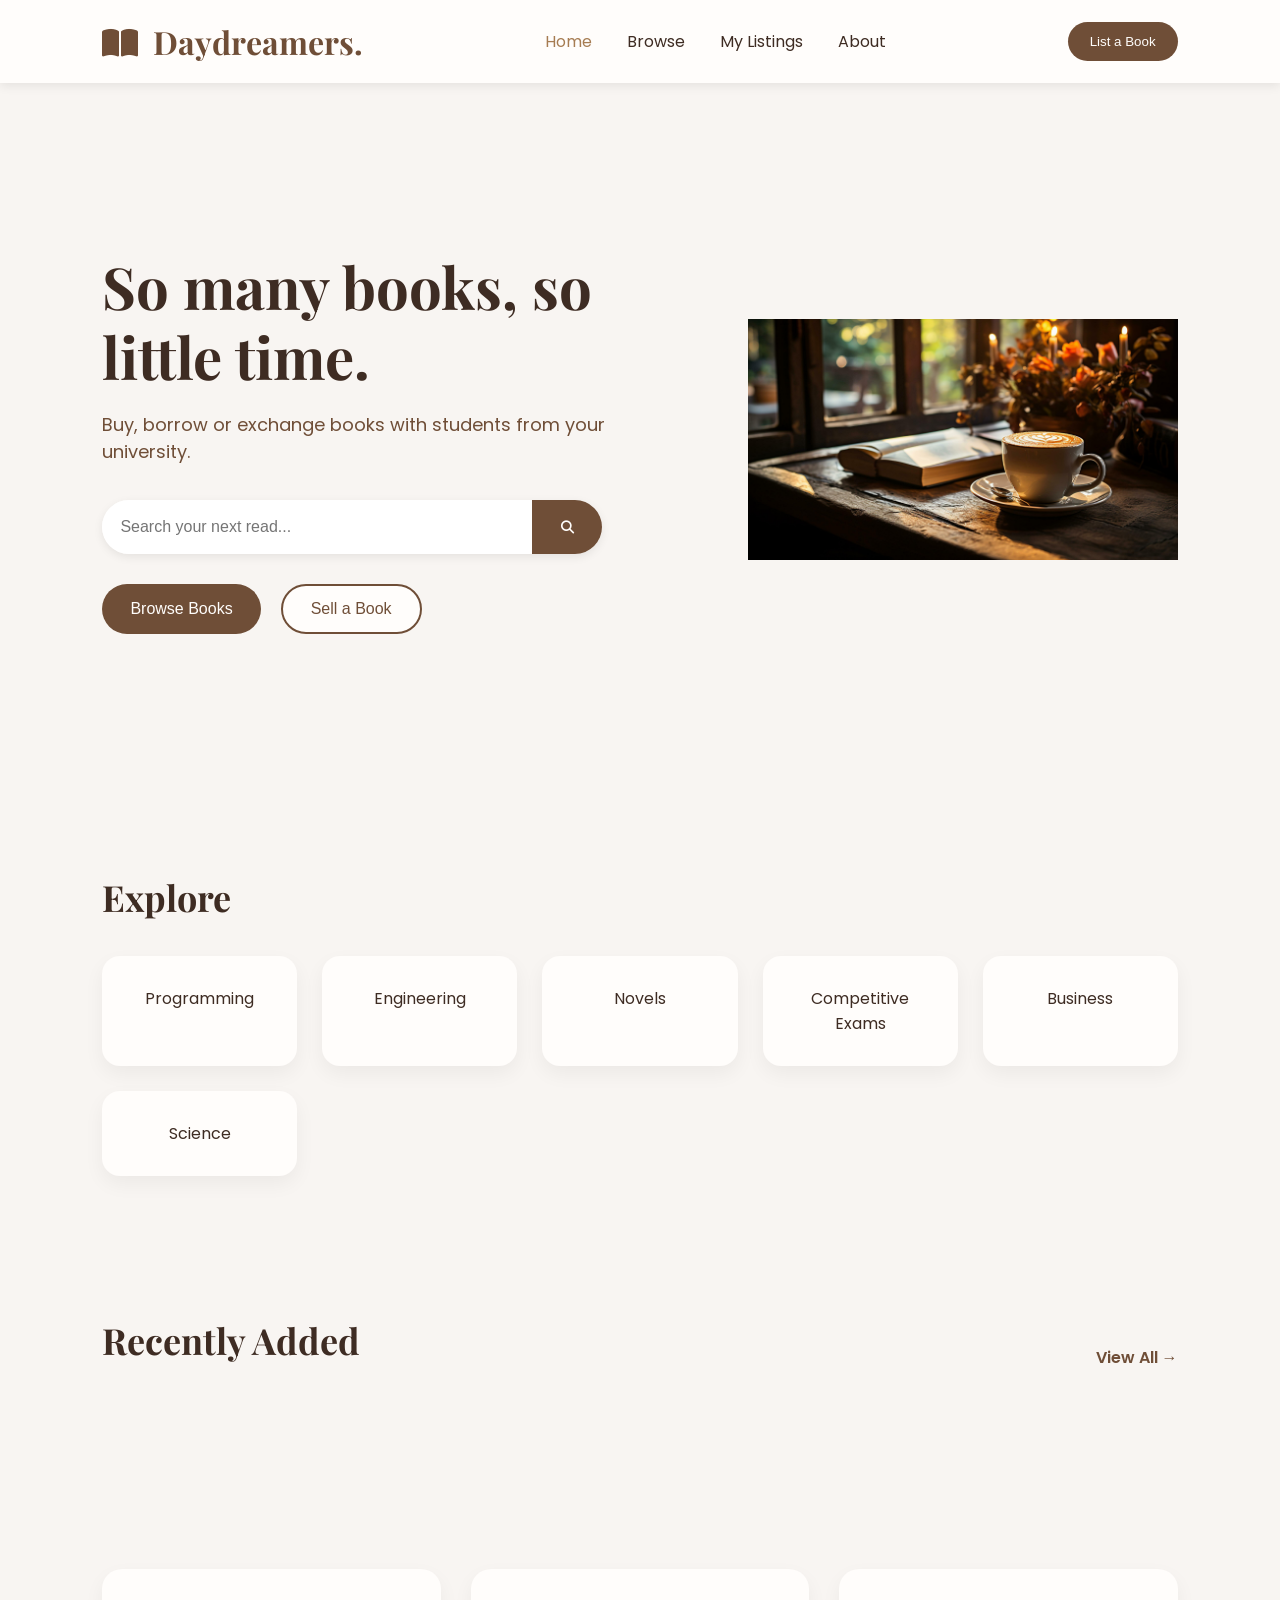
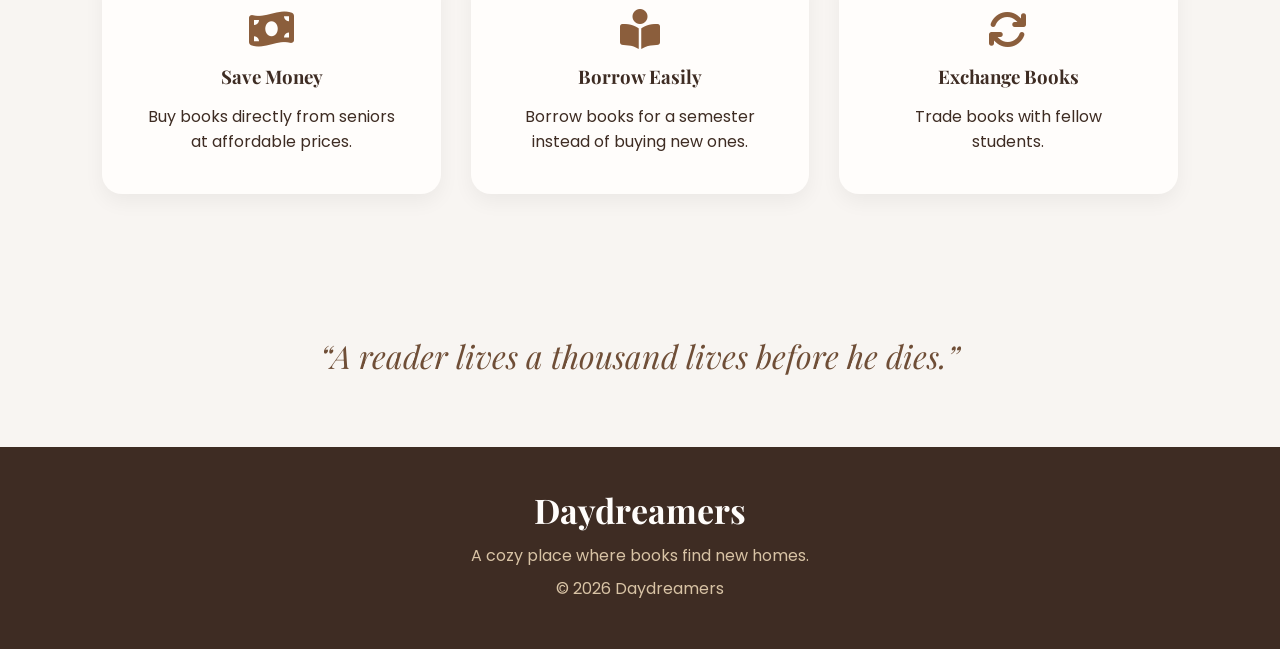
==== commit ed2b1374: "navigation bug fixed" ====
--- a/html/index.html
+++ b/html/index.html
@@ -4,44 +4,36 @@
 <head>
     <meta charset="UTF-8">
     <meta name="viewport" content="width=device-width, initial-scale=1.0">
-    <title>Daydreamers | Campus Book Exchange</title>
+    <title>Daydreamers</title>
 
     <link rel="preconnect" href="https://fonts.googleapis.com">
     <link rel="preconnect" href="https://fonts.gstatic.com" crossorigin>
-
-    <link
-        href="https://fonts.googleapis.com/css2?family=Poppins:wght@300;400;500;600&family=Playfair+Display:wght@600;700&display=swap"
-        rel="stylesheet">
-
+    <link href="https://fonts.googleapis.com/css2?family=Poppins:wght@300;400;500;600&family=Playfair+Display:wght@600;700&display=swap"rel="stylesheet">
     <link rel="stylesheet" href="https://cdnjs.cloudflare.com/ajax/libs/font-awesome/6.5.2/css/all.min.css">
-
-    <link rel="stylesheet" href="/css/styles.css">
+    <link rel="stylesheet" href="../css/styles.css">
+
 </head>
 
 <body>
 
     <header>
-
         <div class="logo">
             <i class="fa-solid fa-book-open"></i>
             <span>Daydreamers.</span>
         </div>
 
         <nav>
-            <a href="#how-it-works" class="active">How It Works</a>
-            <a href="#categories">Explore</a>
-            <a href="#features">Features</a>
+
+            <a href="index.html" class="active">Home</a>
+            <a href="./browse.html">Browse</a>
+            <a href="./mylistings.html">My Listings</a>
+            <a href="./about.html">About</a>
+
         </nav>
 
-        <div class="auth-buttons">
-            <a href="./login.html" class="list-book-btn secondary-btn"
-                style="text-decoration: none; margin-right: 8px;">
-                Log In
-            </a>
-            <a href="./signup.html" class="list-book-btn" style="text-decoration: none;">
-                Join Your Campus
-            </a>
-        </div>
+        <button class="list-book-btn" id="list-book-btn">
+            List a Book
+        </button>
 
     </header>
 
@@ -49,165 +41,209 @@
     <section class="hero">
         <div class="hero-text">
             <h1>
-                Every Book Deserves
-                Another Reader.
+                So many books, so little time.
             </h1>
             <p>
-                Buy, borrow or exchange books directly with students
-                from your university campus. Zero shipping, zero extra fees.
+                Buy, borrow or exchange books with students
+                from your university.
             </p>
 
             <div class="search-bar">
-                <input type="text" placeholder="Search textbooks, authors, or subjects...">
-                <button onclick="window.location.href='./login.html'">
+                <input id="hero-search-input" type="text" placeholder="Search your next read...">
+                <button id="hero-search-btn" type="button">
                     <i class="fa-solid fa-magnifying-glass"></i>
                 </button>
             </div>
 
             <div class="hero-buttons">
-
-                <button onclick="window.location.href='./signup.html'" class="primary">
-                    Get Started Free
+                <button class="primary" id="browse-now-btn" type="button">
+                    Browse Books
                 </button>
 
-                <button onclick="document.querySelector('#how-it-works').scrollIntoView({ behavior: 'smooth' });"
-                    class="secondary">
-                    How It Works
+                <button class="secondary list-book-btn" type="button">
+                    Sell a Book
                 </button>
-
             </div>
 
         </div>
 
         <div class="hero-image">
 
-            <img src="../images/landingpage.webp" alt="Books">
-
-        </div>
-
-    </section>
-
-    <!-- HOW IT WORKS SECTION -->
-    <section class="how-it-works" id="how-it-works" style="padding: 60px 8%; text-align: center;">
-
-        <div class="section-heading" style="justify-content: center; margin-bottom: 40px;">
-            <h2>How Daydreamers Works</h2>
-        </div>
-
-        <div class="features" style="padding: 0;">
-
-            <div class="feature">
-                <i class="fa-solid fa-user-graduate"></i>
-                <h3>1. Verify Campus</h3>
-                <p>
-                    Sign up with your university community to connect safely with verified peers.
-                </p>
+            <img src="../images/hero-books.jpg" alt="Books">
+
+        </div>
+
+    </section>
+
+    <section class="categories">
+
+        <h2>Explore</h2>
+
+        <div class="category-container">
+
+            <div class="category-card">Programming</div>
+
+            <div class="category-card">Engineering</div>
+
+            <div class="category-card">Novels</div>
+
+            <div class="category-card">Competitive Exams</div>
+
+            <div class="category-card">Business</div>
+
+            <div class="category-card">Science</div>
+
+        </div>
+
+    </section>
+
+    <section class="books">
+        <div class="section-heading">
+            <h2>Recently Added</h2>
+            <a href="browse.html">View All →</a>
+        </div>
+
+        <div class="book-grid" id="homepage-recent-grid">
+        </div>
+
+
+    </section>
+
+    <section class="features">
+
+        <div class="feature">
+
+            <i class="fa-solid fa-money-bill-wave"></i>
+
+            <h3>Save Money</h3>
+
+            <p>
+                Buy books directly from seniors at affordable prices.
+            </p>
+
+        </div>
+
+        <div class="feature">
+
+            <i class="fa-solid fa-book-open-reader"></i>
+
+            <h3>Borrow Easily</h3>
+
+            <p>
+                Borrow books for a semester instead of buying new ones.
+            </p>
+
+        </div>
+
+        <div class="feature">
+
+            <i class="fa-solid fa-arrows-rotate"></i>
+
+            <h3>Exchange Books</h3>
+
+            <p>
+                Trade books with fellow students.
+            </p>
+
+        </div>
+
+    </section>
+
+
+    <section class="quote">
+
+        <blockquote>
+
+            “A reader lives a thousand lives before he dies.”
+
+        </blockquote>
+
+    </section>
+
+
+
+    <div class="modal-overlay" id="list-modal">
+        <div class="modal-content">
+            <button class="modal-close" id="modal-close">&times;</button>
+            <h2>List a Book on Campus</h2>
+
+            <div id="modal-step-1">
+                <p class="modal-subtitle">Step 1: Search and select the book</p>
+                <div class="modal-search-box">
+                    <input type="text" id="modal-search-input" placeholder="Type title or author (e.g. Clean Code)">
+                    <button type="button" id="modal-search-btn">Search</button>
+                </div>
+                <div id="modal-search-results" class="modal-results-list"></div>
             </div>
 
-            <div class="feature">
-                <i class="fa-solid fa-magnifying-glass-location"></i>
-                <h3>2. Find or List</h3>
-                <p>
-                    Search required course materials or post books you no longer need in seconds.
-                </p>
-            </div>
-
-            <div class="feature">
-                <i class="fa-brands fa-whatsapp"></i>
-                <h3>3. Connect & Exchange</h3>
-                <p>
-                    Reach out via WhatsApp and meet up conveniently on campus to hand off the book.
-                </p>
-            </div>
-
-        </div>
-
-    </section>
-
-    <!-- CATEGORIES SECTION -->
-    <section class="categories" id="categories">
-
-        <h2>Explore Campus Books</h2>
-
-        <div class="category-container">
-
-            <div class="category-card"><i class="fa-solid fa-code"></i> Programming</div>
-
-            <div class="category-card"><i class="fa-solid fa-gear"></i> Engineering</div>
-
-            <div class="category-card"><i class="fa-solid fa-feather"></i> Novels</div>
-
-            <div class="category-card"><i class="fa-solid fa-graduation-cap"></i> Competitive Exams</div>
-
-            <div class="category-card"><i class="fa-solid fa-chart-line"></i> Business</div>
-
-            <div class="category-card"><i class="fa-solid fa-flask"></i> Science</div>
-
-        </div>
-
-    </section>
-
-    <!-- CORE FEATURES SECTION -->
-    <section class="features" id="features">
-
-        <div class="feature">
-
-            <i class="fa-solid fa-money-bill-wave"></i>
-
-            <h3>Save Money</h3>
-
-            <p>
-                Buy books directly from seniors at student-friendly, affordable prices.
-            </p>
-
-        </div>
-
-        <div class="feature">
-
-            <i class="fa-solid fa-book-open-reader"></i>
-
-            <h3>Borrow Easily</h3>
-
-            <p>
-                Borrow books for a semester or exam week instead of buying new ones.
-            </p>
-
-        </div>
-
-        <div class="feature">
-
-            <i class="fa-solid fa-arrows-rotate"></i>
-
-            <h3>Exchange Books</h3>
-
-            <p>
-                Trade unused textbooks seamlessly with fellow college mates.
-            </p>
-
-        </div>
-
-    </section>
-
-
-    <!-- PRE-LOGIN CALL TO ACTION -->
-    <section class="quote" style="text-align: center; padding: 60px 20px;">
-
-        <blockquote style="margin-bottom: 24px;">
-
-            “Show me a family of readers, and I will show you the people who move the world.”
-
-        </blockquote>
-
-        <p style="color: var(--sand); margin-bottom: 28px; font-size: 1.1rem;">
-            Join your university mates and start sharing knowledge today.
-        </p>
-
-        <a href="./signup.html" class="list-book-btn"
-            style="text-decoration: none; padding: 12px 32px; font-size: 1rem;">
-            Join Daydreamers Now
-        </a>
-
-    </section>
+            <form id="modal-step-2" style="display: none;">
+                <p class="modal-subtitle">Step 2: Add listing details</p>
+
+                <div class="selected-book-preview" id="selected-preview"></div>
+
+                <div class="form-grid">
+                    <div class="form-group">
+                        <label for="lister-name">Your Name</label>
+                        <input type="text" id="lister-name" required placeholder="e.g. Rohan">
+                    </div>
+
+                    <div class="form-group">
+                        <label for="lister-year">College Year</label>
+                        <select id="lister-year" required>
+                            <option value="1st yr">1st Year</option>
+                            <option value="2nd yr">2nd Year</option>
+                            <option value="3rd yr">3rd Year</option>
+                            <option value="4th yr">4th Year</option>
+                        </select>
+                    </div>
+
+                    <div class="form-group">
+                        <label for="listing-genre">Genre / Category</label>
+                        <select id="listing-genre" required>
+                            <option value="fiction" selected>Novels &amp; Fiction</option>
+                            <option value="textbooks">Textbooks &amp; Coursework</option>
+                            <option value="science">Science &amp; Tech</option>
+                            <option value="poetry">Poetry &amp; Plays</option>
+                        </select>
+                    </div>
+
+
+                    <div class="form-group">
+                        <label for="listing-type">Listing Type</label>
+                        <select id="listing-type" required>
+                            <option value="Lend">Lend (Free)</option>
+                            <option value="Sell">Sell</option>
+                            <option value="Borrow">Request to Borrow</option>
+                        </select>
+                    </div>
+                    <div class="form-group">
+                        <label for="listing-price">Price</label>
+                        <input type="text" id="listing-price" required value="Free">
+                    </div>
+                    <div class="form-group">
+                        <label for="listing-condition">Condition</label>
+                        <select id="listing-condition" required>
+                            <option value="Like new">Like new</option>
+                            <option value="Good condition" selected>Good condition</option>
+                            <option value="Well-loved">Well-loved</option>
+                        </select>
+                    </div>
+                    <div class="form-group">
+                        <label for="lister-phone">WhatsApp Phone Number</label>
+                        <input type="tel" id="lister-phone" required placeholder="e.g. 919876543210">
+                    </div>
+                </div>
+
+                <div class="modal-actions">
+                    <button type="button" class="btn-secondary" id="btn-back">← Pick Different Book</button>
+                    <button type="submit" class="btn-primary">Publish Listing</button>
+                </div>
+            </form>
+        </div>
+    </div>
+
+
+
 
 
     <footer>
@@ -226,6 +262,9 @@
 
     </footer>
 
+    <script type="module" src="../js/shelf.js"></script>
+    <script src="../js/app.js"></script>
+
 </body>
 
 </html>
--- a/css/styles.css
+++ b/css/styles.css
@@ -681,6 +681,16 @@
     background: var(--caramel);
 }
 
+.listing-actions .edit-btn {
+    background: #6F4E37;
+    color: white;
+}
+
+.listing-actions .delete-btn {
+    background: #EFE3D3;
+    color: #6F4E37;
+}
+
 .btn-secondary {
     background: var(--parchment);
     color: var(--espresso);
@@ -1117,6 +1127,22 @@
     cursor: pointer;
 }
 
+.auth-message {
+    display: none;
+    margin-bottom: 12px;
+    padding: 10px 12px;
+    border-radius: var(--radius-sm);
+    font-size: 0.88rem;
+    border: 1px solid var(--line);
+}
+
+.auth-message.error {
+    display: block;
+    background: #fff3f1;
+    border-color: #f1b7a8;
+    color: var(--rust);
+}
+
 .auth-footer {
     text-align: center;
     margin-top: 24px;
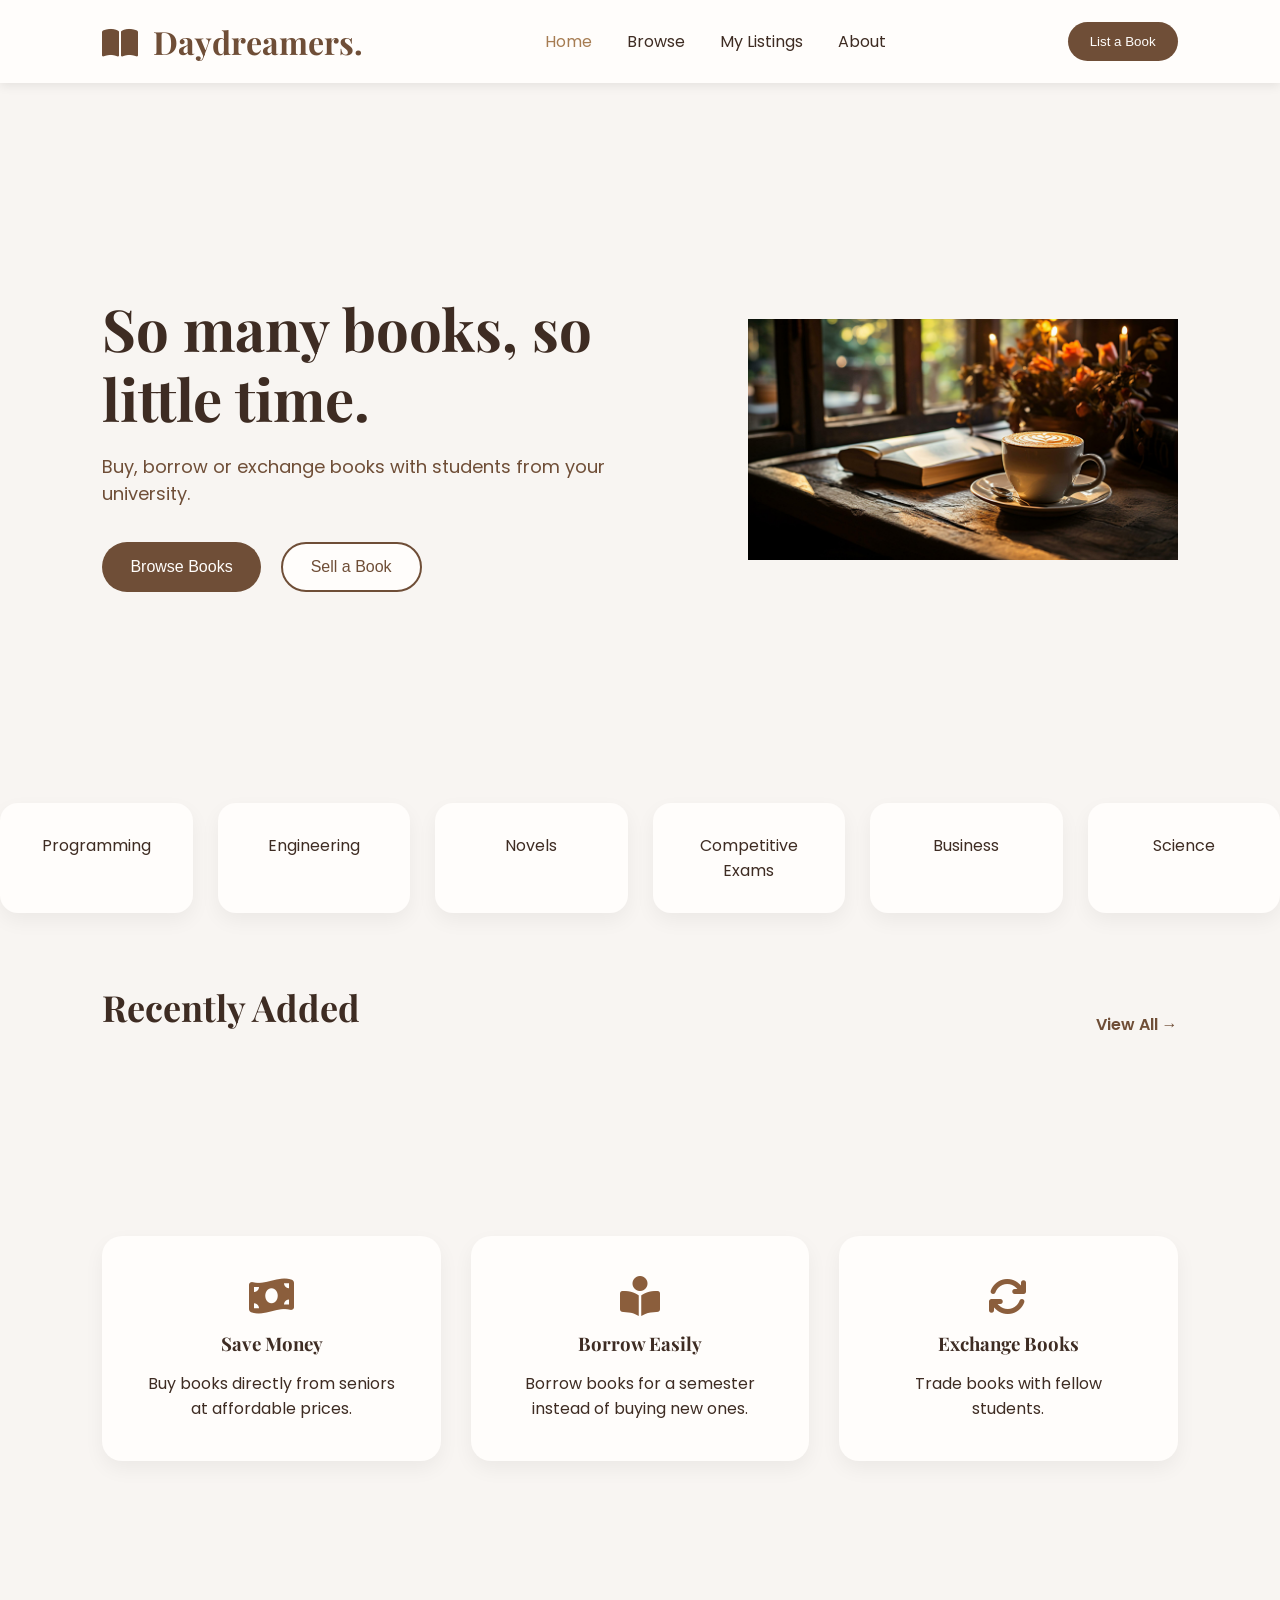
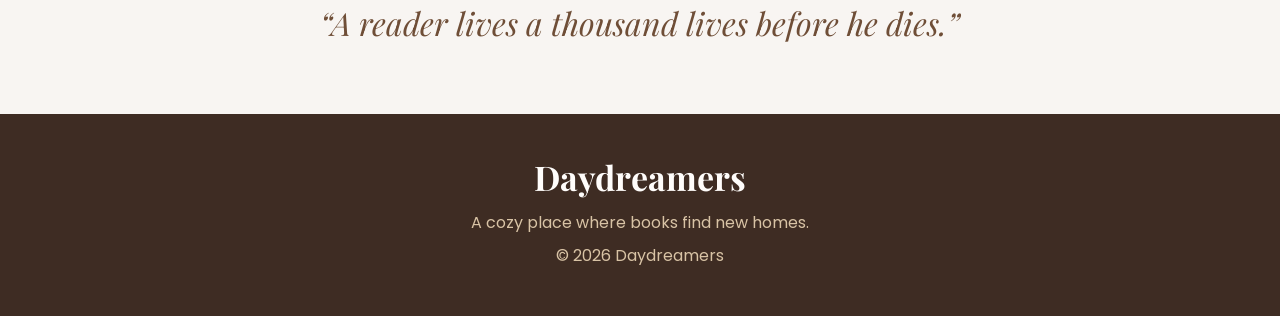
==== commit 05e718e0: "search and filtering added" ====
--- a/html/index.html
+++ b/html/index.html
@@ -8,7 +8,9 @@
 
     <link rel="preconnect" href="https://fonts.googleapis.com">
     <link rel="preconnect" href="https://fonts.gstatic.com" crossorigin>
-    <link href="https://fonts.googleapis.com/css2?family=Poppins:wght@300;400;500;600&family=Playfair+Display:wght@600;700&display=swap"rel="stylesheet">
+    <link
+        href="https://fonts.googleapis.com/css2?family=Poppins:wght@300;400;500;600&family=Playfair+Display:wght@600;700&display=swap"
+        rel="stylesheet">
     <link rel="stylesheet" href="https://cdnjs.cloudflare.com/ajax/libs/font-awesome/6.5.2/css/all.min.css">
     <link rel="stylesheet" href="../css/styles.css">
 
@@ -48,19 +50,12 @@
                 from your university.
             </p>
 
-            <div class="search-bar">
-                <input id="hero-search-input" type="text" placeholder="Search your next read...">
-                <button id="hero-search-btn" type="button">
-                    <i class="fa-solid fa-magnifying-glass"></i>
-                </button>
-            </div>
-
             <div class="hero-buttons">
                 <button class="primary" id="browse-now-btn" type="button">
                     Browse Books
                 </button>
 
-                <button class="secondary list-book-btn" type="button">
+                <button class="secondary list-book-btn">
                     Sell a Book
                 </button>
             </div>
@@ -75,9 +70,6 @@
 
     </section>
 
-    <section class="categories">
-
-        <h2>Explore</h2>
 
         <div class="category-container">
 
@@ -95,7 +87,6 @@
 
         </div>
 
-    </section>
 
     <section class="books">
         <div class="section-heading">
@@ -110,54 +101,36 @@
     </section>
 
     <section class="features">
-
         <div class="feature">
-
             <i class="fa-solid fa-money-bill-wave"></i>
-
             <h3>Save Money</h3>
-
             <p>
                 Buy books directly from seniors at affordable prices.
             </p>
-
-        </div>
-
+        </div>
         <div class="feature">
-
             <i class="fa-solid fa-book-open-reader"></i>
-
             <h3>Borrow Easily</h3>
-
             <p>
                 Borrow books for a semester instead of buying new ones.
             </p>
-
-        </div>
+        </div>
+
 
         <div class="feature">
-
             <i class="fa-solid fa-arrows-rotate"></i>
-
             <h3>Exchange Books</h3>
-
             <p>
                 Trade books with fellow students.
             </p>
-
-        </div>
-
+        </div>
     </section>
 
 
     <section class="quote">
-
         <blockquote>
-
             “A reader lives a thousand lives before he dies.”
-
         </blockquote>
-
     </section>
 
 
@@ -197,15 +170,19 @@
                         </select>
                     </div>
 
-                    <div class="form-group">
-                        <label for="listing-genre">Genre / Category</label>
-                        <select id="listing-genre" required>
-                            <option value="fiction" selected>Novels &amp; Fiction</option>
-                            <option value="textbooks">Textbooks &amp; Coursework</option>
-                            <option value="science">Science &amp; Tech</option>
-                            <option value="poetry">Poetry &amp; Plays</option>
-                        </select>
-                    </div>
+
+                    <div class="form-group">
+                        <label for="listing-category">Category</label>
+                        <select id="listing-category" required>
+                            <option value="programming">Programming</option>
+                            <option value="engineering">Engineering</option>
+                            <option value="novels">Novels</option>
+                            <option value="competitive-exams">Competitive Exams</option>
+                            <option value="business">Business</option>
+                            <option value="science">Science</option>
+                        </select>
+                    </div>
+
 
 
                     <div class="form-group">
@@ -242,27 +219,14 @@
         </div>
     </div>
 
-
-
-
-
     <footer>
-
         <h3>Daydreamers</h3>
-
-        <p>
-            A cozy place where books find new homes.
-        </p>
-
-        <p>
-
-            © 2026 Daydreamers
-
-        </p>
-
+        <p> A cozy place where books find new homes. </p>
+        <p> © 2026 Daydreamers</p>
     </footer>
 
     <script type="module" src="../js/shelf.js"></script>
+    <script type="module" src="../js/listing-modal.js"></script>
     <script src="../js/app.js"></script>
 
 </body>
--- a/css/styles.css
+++ b/css/styles.css
@@ -1,23 +1,3 @@
-:root {
-    --espresso: #3E2C23;
-    --coffee: #6F4E37;
-    --caramel: #8B5E3C;
-    --sand: #A67C52;
-    --tan: #D8C3A5;
-    --parchment: #F8F5F2;
-    --paper: #FFFDFB;
-    --line: #E8DED1;
-    --sage: #2E7D32;
-    --rust: #A3492C;
-    --radius-sm: 6px;
-    --radius-md: 12px;
-    --radius-lg: 20px;
-    --radius-pill: 30px;
-    --shadow-sm: 0 3px 10px rgba(0, 0, 0, 0.08);
-    --shadow-md: 0 8px 20px rgba(0, 0, 0, 0.05);
-    --shadow-lg: 0 10px 25px rgba(62, 44, 35, 0.25);
-}
-
 * {
     margin: 0;
     padding: 0;
@@ -26,16 +6,26 @@
 
 body {
     font-family: 'Poppins', sans-serif;
-    background: var(--parchment);
-    color: var(--espresso);
-}
-
-h1, h2, h3, blockquote, .logo {
+    background: #F8F5F2;
+    color: #3E2C23;
+}
+
+h1,
+h2,
+h3,
+blockquote,
+.logo {
     font-family: 'Playfair Display', serif;
-    color: var(--espresso);
-}
-
-.eyebrow, .filter-group h4, .resultsCount, .tag, .stamp, .pagination, .search-row button {
+    color: #3E2C23;
+}
+
+.eyebrow,
+.filter-group h4,
+.resultsCount,
+.tag,
+.stamp,
+.pagination,
+.search-row button {
     font-family: 'Space Mono', monospace;
 }
 
@@ -51,16 +41,16 @@
     display: flex;
     justify-content: space-between;
     align-items: center;
-    background: var(--paper);
+    background: #FFFDFB;
     position: sticky;
     top: 0;
-    box-shadow: var(--shadow-sm);
+    box-shadow: 0 3px 10px rgba(0, 0, 0, 0.08);
     z-index: 1000;
 }
 
 .logo {
     font-size: 32px;
-    color: var(--coffee);
+    color: #6F4E37;
     font-weight: bold;
 }
 
@@ -75,26 +65,27 @@
 
 nav a {
     text-decoration: none;
-    color: var(--espresso);
+    color: #3E2C23;
     transition: color 0.3s ease;
 }
 
-nav a:hover, nav a.active {
-    color: var(--sand);
+nav a:hover,
+nav a.active {
+    color: #A67C52;
 }
 
 .list-book-btn {
-    background: var(--coffee);
-    color: var(--paper);
+    background: #6F4E37;
+    color: #FFFDFB;
     border: none;
     padding: 12px 22px;
-    border-radius: var(--radius-pill);
+    border-radius: 30px;
     cursor: pointer;
     transition: background 0.3s ease;
 }
 
 .list-book-btn:hover {
-    background: var(--caramel);
+    background: #8B5E3C;
 }
 
 .hero {
@@ -117,17 +108,17 @@
 
 .hero p {
     font-size: 18px;
-    color: var(--coffee);
+    color: #6F4E37;
     margin-bottom: 35px;
 }
 
 .search-bar {
     display: flex;
-    background: var(--paper);
+    background: #FFFDFB;
     border-radius: 40px;
     overflow: hidden;
     width: 500px;
-    box-shadow: var(--shadow-sm);
+    box-shadow: 0 3px 10px rgba(0, 0, 0, 0.08);
 }
 
 .search-bar input {
@@ -136,20 +127,20 @@
     outline: none;
     padding: 18px;
     font-size: 16px;
-    color: var(--espresso);
+    color: #3E2C23;
 }
 
 .search-bar button {
     width: 70px;
     border: none;
-    background: var(--coffee);
-    color: var(--paper);
+    background: #6F4E37;
+    color: #FFFDFB;
     cursor: pointer;
     transition: background 0.3s ease;
 }
 
 .search-bar button:hover {
-    background: var(--caramel);
+    background: #8B5E3C;
 }
 
 .hero-buttons {
@@ -160,22 +151,22 @@
 
 .hero-buttons button {
     padding: 14px 28px;
-    border-radius: var(--radius-pill);
+    border-radius: 30px;
     cursor: pointer;
     font-size: 16px;
     transition: transform 0.3s ease, background 0.3s ease, color 0.3s ease;
 }
 
 .hero-buttons button.primary {
-    background: var(--coffee);
-    color: var(--paper);
+    background: #6F4E37;
+    color: #FFFDFB;
     border: none;
 }
 
 .hero-buttons button.secondary {
-    background: var(--paper);
-    color: var(--coffee);
-    border: 2px solid var(--coffee);
+    background: #FFFDFB;
+    color: #6F4E37;
+    border: 2px solid #6F4E37;
 }
 
 .hero-buttons button:hover {
@@ -206,18 +197,20 @@
 }
 
 .category-card {
-    background: var(--paper);
+    background: #FFFDFB;
     padding: 30px;
     border-radius: 18px;
     text-align: center;
     cursor: pointer;
     transition: transform 0.3s ease, background 0.3s ease;
-    box-shadow: var(--shadow-md);
+    box-shadow: 0 8px 20px rgba(0, 0, 0, 0.05);
+    text-decoration: none;
+    color: inherit;
 }
 
 .category-card:hover {
     transform: translateY(-6px);
-    background: var(--tan);
+    background: #D8C3A5;
 }
 
 .section-heading {
@@ -228,64 +221,67 @@
 }
 
 .section-heading a {
-    color: var(--coffee);
+    color: #6F4E37;
     text-decoration: none;
     font-weight: 600;
 }
 
 .section-heading a:hover {
-    color: var(--caramel);
-}
-
-.book-grid, .gridContainer {
+    color: #8B5E3C;
+}
+
+.book-grid,
+.gridContainer {
     display: grid;
     grid-template-columns: repeat(auto-fit, minmax(250px, 1fr));
     gap: 30px;
 }
 
 .book-card {
-    background: var(--paper);
-    border: 1px solid var(--line);
-    border-radius: var(--radius-lg);
+    background: #FFFDFB;
+    border: 1px solid #E8DED1;
+    border-radius: 20px;
     padding: 20px;
     text-align: center;
     position: relative;
     transition: transform 0.3s ease, box-shadow 0.3s ease;
-    box-shadow: var(--shadow-md);
+    box-shadow: 0 8px 20px rgba(0, 0, 0, 0.05);
     display: flex;
     flex-direction: column;
 }
 
 .book-card:hover {
     transform: translateY(-8px);
-    box-shadow: var(--shadow-lg);
-}
-
-.book-card img, .book-card .cover-img {
+    box-shadow: 0 10px 25px rgba(62, 44, 35, 0.25);
+}
+
+.book-card img,
+.book-card .cover-img {
     width: 100%;
     height: 250px;
     object-fit: cover;
-    border-radius: var(--radius-md);
+    border-radius: 12px;
     margin-bottom: 14px;
 }
 
-.book-card h3, .book-title {
+.book-card h3,
+.book-title {
     font-size: 1.1rem;
     font-weight: 600;
     margin: 10px 0 6px;
-    color: var(--espresso);
+    color: #3E2C23;
 }
 
 .book-author {
     font-size: 0.85rem;
-    color: var(--coffee);
+    color: #6F4E37;
     margin-bottom: 12px;
 }
 
 .price {
     display: block;
     margin: 15px 0;
-    color: var(--caramel);
+    color: #8B5E3C;
     font-size: 22px;
     font-weight: bold;
 }
@@ -303,21 +299,21 @@
     letter-spacing: 0.05em;
     text-transform: uppercase;
     padding: 4px 9px;
-    border-radius: var(--radius-pill);
-    border: 1px solid var(--line);
-    color: var(--coffee);
-    background: var(--parchment);
+    border-radius: 30px;
+    border: 1px solid #E8DED1;
+    color: #6F4E37;
+    background: #F8F5F2;
 }
 
 .tag.price-free {
-    border-color: var(--sage);
-    color: var(--sage);
+    border-color: #2E7D32;
+    color: #2E7D32;
     font-weight: 700;
 }
 
 .tag.price-tag {
-    border-color: var(--caramel);
-    color: var(--rust);
+    border-color: #8B5E3C;
+    color: #A3492C;
     font-weight: 700;
 }
 
@@ -327,29 +323,31 @@
     justify-content: space-between;
     padding-top: 12px;
     margin-top: auto;
-    border-top: 1px dashed var(--line);
+    border-top: 1px dashed #E8DED1;
 }
 
 .lister {
     font-size: 0.78rem;
-    color: var(--coffee);
-}
-
-.card-cta, .book-card button {
-    background: var(--coffee);
-    color: var(--paper);
+    color: #6F4E37;
+}
+
+.card-cta,
+.book-card button {
+    background: #6F4E37;
+    color: #FFFDFB;
     border: none;
     padding: 10px 20px;
-    border-radius: var(--radius-pill);
+    border-radius: 30px;
     cursor: pointer;
     text-decoration: none;
     font-size: 0.85rem;
     transition: background 0.3s ease;
 }
 
-.card-cta:hover, .book-card button:hover {
-    background: var(--caramel);
-    color: var(--paper);
+.card-cta:hover,
+.book-card button:hover {
+    background: #8B5E3C;
+    color: #FFFDFB;
 }
 
 .stamp {
@@ -361,19 +359,19 @@
     text-transform: uppercase;
     padding: 3px 8px;
     border: 1.5px solid;
-    border-radius: var(--radius-sm);
+    border-radius: 6px;
     transform: rotate(6deg);
     background: rgba(255, 253, 251, 0.95);
 }
 
 .stamp.available {
-    color: var(--sage);
-    border-color: var(--sage);
+    color: #2E7D32;
+    border-color: #2E7D32;
 }
 
 .stamp.reserved {
-    color: var(--rust);
-    border-color: var(--rust);
+    color: #A3492C;
+    border-color: #A3492C;
 }
 
 .features {
@@ -383,16 +381,16 @@
 }
 
 .feature {
-    background: var(--paper);
+    background: #FFFDFB;
     padding: 40px;
-    border-radius: var(--radius-lg);
+    border-radius: 20px;
     text-align: center;
-    box-shadow: var(--shadow-md);
+    box-shadow: 0 8px 20px rgba(0, 0, 0, 0.05);
 }
 
 .feature i {
     font-size: 40px;
-    color: var(--caramel);
+    color: #8B5E3C;
     margin-bottom: 15px;
 }
 
@@ -406,17 +404,17 @@
 
 blockquote {
     font-size: 32px;
-    color: var(--coffee);
+    color: #6F4E37;
     font-style: italic;
 }
 
 .page-header {
     padding: 56px 0 36px;
-    border-bottom: 1px solid var(--line);
+    border-bottom: 1px solid #E8DED1;
 }
 
 .page-header .eyebrow {
-    color: var(--coffee);
+    color: #6F4E37;
     display: block;
     margin-bottom: 10px;
     font-size: 0.72rem;
@@ -431,7 +429,7 @@
 
 .page-header p {
     margin-top: 10px;
-    color: var(--coffee);
+    color: #6F4E37;
     max-width: 56ch;
 }
 
@@ -446,10 +444,10 @@
     flex: 1;
     font-size: 0.96rem;
     padding: 13px 16px;
-    border: 1.5px solid var(--espresso);
-    border-radius: var(--radius-sm);
-    background: var(--paper);
-    color: var(--espresso);
+    border: 1.5px solid #3E2C23;
+    border-radius: 6px;
+    background: #FFFDFB;
+    color: #3E2C23;
 }
 
 .search-row input::placeholder {
@@ -461,17 +459,17 @@
     letter-spacing: 0.08em;
     text-transform: uppercase;
     padding: 0 22px;
-    border: 1.5px solid var(--espresso);
-    background: var(--espresso);
-    color: var(--paper);
-    border-radius: var(--radius-sm);
+    border: 1.5px solid #3E2C23;
+    background: #3E2C23;
+    color: #FFFDFB;
+    border-radius: 6px;
     cursor: pointer;
     transition: background 0.3s ease;
 }
 
 .search-row button:hover {
-    background: var(--coffee);
-    border-color: var(--coffee);
+    background: #6F4E37;
+    border-color: #6F4E37;
 }
 
 .browse-layout {
@@ -483,9 +481,9 @@
 }
 
 .filters {
-    background: var(--paper);
-    border: 1px solid var(--line);
-    border-radius: var(--radius-md);
+    background: #FFFDFB;
+    border: 1px solid #E8DED1;
+    border-radius: 12px;
     padding: 24px 22px;
     position: sticky;
     top: 92px;
@@ -503,10 +501,10 @@
     font-size: 0.68rem;
     letter-spacing: 0.1em;
     text-transform: uppercase;
-    color: var(--coffee);
+    color: #6F4E37;
     margin-bottom: 12px;
     padding-bottom: 8px;
-    border-bottom: 1px dashed var(--line);
+    border-bottom: 1px dashed #E8DED1;
 }
 
 .filter-option {
@@ -521,7 +519,7 @@
 .filter-option input {
     width: 15px;
     height: 15px;
-    accent-color: var(--coffee);
+    accent-color: #6F4E37;
     cursor: pointer;
 }
 
@@ -536,7 +534,7 @@
     margin-top: 6px;
     font-size: 0.8rem;
     font-weight: 700;
-    color: var(--rust);
+    color: #A3492C;
     text-decoration: underline;
     cursor: pointer;
 }
@@ -552,7 +550,7 @@
 
 .resultsCount {
     font-size: 0.78rem;
-    color: var(--coffee);
+    color: #6F4E37;
     letter-spacing: 0.03em;
 }
 
@@ -561,10 +559,10 @@
     font-size: 0.86rem;
     font-weight: 500;
     padding: 9px 14px;
-    border: 1.5px solid var(--espresso);
-    border-radius: var(--radius-sm);
-    background: var(--paper);
-    color: var(--espresso);
+    border: 1.5px solid #3E2C23;
+    border-radius: 6px;
+    background: #FFFDFB;
+    color: #3E2C23;
 }
 
 .pagination {
@@ -582,20 +580,20 @@
     justify-content: center;
     width: 34px;
     height: 34px;
-    border: 1px solid var(--line);
-    border-radius: var(--radius-sm);
+    border: 1px solid #E8DED1;
+    border-radius: 6px;
     text-decoration: none;
-    color: var(--espresso);
+    color: #3E2C23;
 }
 
 .pagination a:hover {
-    border-color: var(--espresso);
+    border-color: #3E2C23;
 }
 
 .pagination a.current {
-    background: var(--espresso);
-    color: var(--paper);
-    border-color: var(--espresso);
+    background: #3E2C23;
+    color: #FFFDFB;
+    border-color: #3E2C23;
 }
 
 .pagination a.next {
@@ -621,16 +619,16 @@
 }
 
 .modal-content {
-    background: var(--paper);
+    background: #FFFDFB;
     padding: 24px;
-    border-radius: var(--radius-md);
+    border-radius: 12px;
     width: 90%;
     max-width: 520px;
     max-height: 85vh;
     overflow-y: auto;
     position: relative;
-    box-shadow: var(--shadow-lg);
-    border: 1px solid var(--line);
+    box-shadow: 0 10px 25px rgba(62, 44, 35, 0.25);
+    border: 1px solid #E8DED1;
 }
 
 .modal-close {
@@ -640,13 +638,13 @@
     border: none;
     background: none;
     font-size: 1.5rem;
-    color: var(--espresso);
+    color: #3E2C23;
     cursor: pointer;
 }
 
 .modal-subtitle {
     font-size: 0.9rem;
-    color: var(--coffee);
+    color: #6F4E37;
     margin-bottom: 12px;
 }
 
@@ -659,26 +657,26 @@
 .modal-search-box input {
     flex: 1;
     padding: 8px 12px;
-    border: 1px solid var(--line);
-    border-radius: var(--radius-sm);
-    background: var(--parchment);
-    color: var(--espresso);
+    border: 1px solid #E8DED1;
+    border-radius: 6px;
+    background: #F8F5F2;
+    color: #3E2C23;
 }
 
 .modal-search-box button,
 .btn-primary {
-    background: var(--coffee);
-    color: var(--paper);
+    background: #6F4E37;
+    color: #FFFDFB;
     border: none;
     padding: 8px 16px;
-    border-radius: var(--radius-sm);
+    border-radius: 6px;
     cursor: pointer;
     transition: background 0.3s ease;
 }
 
 .modal-search-box button:hover,
 .btn-primary:hover {
-    background: var(--caramel);
+    background: #8B5E3C;
 }
 
 .listing-actions .edit-btn {
@@ -692,11 +690,11 @@
 }
 
 .btn-secondary {
-    background: var(--parchment);
-    color: var(--espresso);
-    border: 1px solid var(--line);
+    background: #F8F5F2;
+    color: #3E2C23;
+    border: 1px solid #E8DED1;
     padding: 8px 16px;
-    border-radius: var(--radius-sm);
+    border-radius: 6px;
     cursor: pointer;
 }
 
@@ -713,22 +711,22 @@
     gap: 12px;
     align-items: center;
     padding: 8px;
-    border: 1px solid var(--line);
-    border-radius: var(--radius-sm);
+    border: 1px solid #E8DED1;
+    border-radius: 6px;
     cursor: pointer;
     transition: background 0.2s ease, border-color 0.2s ease;
 }
 
 .api-book-item:hover {
-    background: var(--parchment);
-    border-color: var(--coffee);
+    background: #F8F5F2;
+    border-color: #6F4E37;
 }
 
 .api-book-item img {
     width: 40px;
     height: 60px;
     object-fit: cover;
-    border-radius: var(--radius-sm);
+    border-radius: 6px;
 }
 
 .selected-book-preview {
@@ -736,9 +734,9 @@
     gap: 12px;
     align-items: center;
     padding: 10px;
-    background: var(--parchment);
-    border: 1px solid var(--line);
-    border-radius: var(--radius-sm);
+    background: #F8F5F2;
+    border: 1px solid #E8DED1;
+    border-radius: 6px;
     margin-bottom: 16px;
 }
 
@@ -764,16 +762,16 @@
 .form-group label {
     font-size: 0.85rem;
     font-weight: 500;
-    color: var(--espresso);
+    color: #3E2C23;
 }
 
 .form-group input,
 .form-group select {
     padding: 8px;
-    border: 1px solid var(--line);
-    border-radius: var(--radius-sm);
-    background: var(--parchment);
-    color: var(--espresso);
+    border: 1px solid #E8DED1;
+    border-radius: 6px;
+    background: #F8F5F2;
+    color: #3E2C23;
 }
 
 .modal-actions {
@@ -784,8 +782,8 @@
 .spinner {
     width: 38px;
     height: 38px;
-    border: 4px solid var(--line);
-    border-top-color: var(--coffee);
+    border: 4px solid #E8DED1;
+    border-top-color: #6F4E37;
     border-radius: 50%;
     animation: spin 0.8s linear infinite;
 }
@@ -793,15 +791,20 @@
 .spinner-small {
     width: 20px;
     height: 20px;
-    border: 3px solid var(--line);
-    border-top-color: var(--coffee);
+    border: 3px solid #E8DED1;
+    border-top-color: #6F4E37;
     border-radius: 50%;
     animation: spin 0.8s linear infinite;
 }
 
 @keyframes spin {
-    0% { transform: rotate(0deg); }
-    100% { transform: rotate(360deg); }
+    0% {
+        transform: rotate(0deg);
+    }
+
+    100% {
+        transform: rotate(360deg);
+    }
 }
 
 .about-hero {
@@ -812,7 +815,7 @@
 }
 
 .about-hero .eyebrow {
-    color: var(--caramel);
+    color: #8B5E3C;
     font-weight: 600;
 }
 
@@ -824,21 +827,21 @@
 
 .about-hero p {
     font-size: 1.15rem;
-    color: var(--coffee);
+    color: #6F4E37;
     line-height: 1.6;
 }
 
 .about-section {
     padding: 40px 0;
-    border-top: 1px solid var(--line);
+    border-top: 1px solid #E8DED1;
 }
 
 .about-section h2 {
-    color: var(--espresso);
+    color: #3E2C23;
 }
 
 .about-section p {
-    color: var(--coffee);
+    color: #6F4E37;
 }
 
 .features-grid {
@@ -849,22 +852,22 @@
 }
 
 .feature-card {
-    background: var(--paper);
+    background: #FFFDFB;
     padding: 24px;
-    border-radius: var(--radius-md);
-    border: 1px solid var(--line);
+    border-radius: 12px;
+    border: 1px solid #E8DED1;
     transition: transform 0.2s ease, box-shadow 0.2s ease;
 }
 
 .feature-card:hover {
     transform: translateY(-4px);
-    box-shadow: var(--shadow-md);
-    border-color: var(--tan);
+    box-shadow: 0 8px 20px rgba(0, 0, 0, 0.05);
+    border-color: #D8C3A5;
 }
 
 .feature-card i {
     font-size: 2rem;
-    color: var(--caramel);
+    color: #8B5E3C;
     margin-bottom: 16px;
 }
 
@@ -874,15 +877,15 @@
 }
 
 .feature-card p {
-    color: var(--coffee);
+    color: #6F4E37;
     font-size: 0.95rem;
     line-height: 1.5;
 }
 
 .stats-banner {
-    background: var(--paper);
-    border: 1px solid var(--line);
-    border-radius: var(--radius-lg);
+    background: #FFFDFB;
+    border: 1px solid #E8DED1;
+    border-radius: 20px;
     padding: 40px 24px;
     margin: 40px 0;
     display: flex;
@@ -894,55 +897,55 @@
 
 .stat-item h2 {
     font-size: 2.2rem;
-    color: var(--caramel);
+    color: #8B5E3C;
     margin-bottom: 4px;
 }
 
 .stat-item p {
-    color: var(--coffee);
+    color: #6F4E37;
     font-weight: 500;
 }
 
 .cta-box {
     text-align: center;
     padding: 50px 20px;
-    background: var(--espresso);
-    color: var(--paper);
-    border-radius: var(--radius-lg);
+    background: #3E2C23;
+    color: #FFFDFB;
+    border-radius: 20px;
     margin-bottom: 60px;
 }
 
 .cta-box h2 {
     font-size: 2rem;
-    color: var(--paper);
+    color: #FFFDFB;
     margin-bottom: 12px;
 }
 
 .cta-box p {
-    color: var(--tan);
+    color: #D8C3A5;
     margin-bottom: 24px;
     font-size: 1rem;
 }
 
 .cta-box button {
-    background: var(--coffee);
-    color: var(--paper);
+    background: #6F4E37;
+    color: #FFFDFB;
     border: none;
     padding: 12px 28px;
     font-size: 1rem;
-    border-radius: var(--radius-pill);
+    border-radius: 30px;
     cursor: pointer;
     font-weight: 500;
     transition: background 0.2s ease;
 }
 
 .cta-box button:hover {
-    background: var(--caramel);
+    background: #8B5E3C;
 }
 
 footer {
-    background: var(--espresso);
-    color: var(--paper);
+    background: #3E2C23;
+    color: #FFFDFB;
     text-align: center;
     padding: 40px;
 }
@@ -950,12 +953,12 @@
 footer h3 {
     font-size: 34px;
     margin-bottom: 10px;
-    color: var(--paper);
+    color: #FFFDFB;
 }
 
 footer p {
     margin: 8px;
-    color: var(--tan);
+    color: #D8C3A5;
 }
 
 @media (max-width: 900px) {
@@ -1007,74 +1010,6 @@
     }
 }
 
-/* ==========================================
-   AUTH PAGES STYLING (Login & Signup)
-   ========================================== */
-
-.auth-container {
-    min-height: calc(100vh - 200px);
-    display: flex;
-    align-items: center;
-    justify-content: center;
-    padding: 60px 20px;
-    background-color: var(--paper);
-}
-
-.auth-card {
-    background-color: var(--parchment);
-    border: 1px solid var(--line);
-    border-radius: var(--radius-md);
-    padding: 40px;
-    width: 100%;
-    max-width: 460px;
-    box-shadow: var(--shadow-sm);
-}
-
-.auth-header {
-    text-align: center;
-    margin-bottom: 28px;
-}
-
-.auth-header h2 {
-    font-size: 2rem;
-    color: var(--espresso);
-    margin-bottom: 8px;
-}
-
-.auth-header p {
-    color: var(--sand);
-    font-size: 0.95rem;
-}
-
-.auth-form .form-group {
-    margin-bottom: 20px;
-    display: flex;
-    flex-direction: column;
-    gap: 6px;
-}
-
-.auth-form label {
-    font-size: 0.85rem;
-    font-weight: 500;
-    color: var(--espresso);
-}
-
-.label-row {
-    display: flex;
-    justify-content: space-between;
-    align-items: center;
-}
-
-.forgot-link {
-    font-size: 0.8rem;
-    color: var(--caramel);
-    text-decoration: none;
-}
-
-.forgot-link:hover {
-    text-decoration: underline;
-}
-
 .input-icon-wrapper {
     position: relative;
     display: flex;
@@ -1084,142 +1019,150 @@
 .input-icon-wrapper i {
     position: absolute;
     left: 14px;
-    color: var(--sand);
+    color: #A67C52;
     font-size: 0.9rem;
 }
 
-.auth-form input[type="text"],
-.auth-form input[type="email"],
-.auth-form input[type="password"],
-.auth-form input[type="tel"],
-.auth-form select {
-    width: 100%;
-    padding: 12px 14px 12px 40px; /* Left padding makes room for icon */
-    border: 1px solid var(--line);
-    border-radius: var(--radius-sm);
-    background-color: var(--paper);
-    color: var(--espresso);
-    font-family: 'Poppins', sans-serif;
+.search-result {
+    display: flex;
+    align-items: center;
+    gap: 16px;
+
+    padding: 12px;
+    margin-bottom: 10px;
+
+    background: #fff8f0;
+    border: 1px solid #e8dccb;
+    border-radius: 10px;
+
+    transition: transform 0.2s ease, box-shadow 0.2s ease;
+}
+
+.search-result:hover {
+    transform: translateY(-2px);
+    box-shadow: 0 4px 10px rgba(111, 78, 55, 0.12);
+}
+
+.search-result-cover {
+    width: 55px;
+    height: 78px;
+    object-fit: cover;
+    border-radius: 5px;
+    flex-shrink: 0;
+}
+
+.search-result-info {
+    flex: 1;
+    min-width: 0;
+}
+
+.search-result-info strong {
+    display: block;
+    color: #3e2c22;
+    font-size: 1rem;
+    margin-bottom: 4px;
+}
+
+.search-result-info p {
+    margin: 0;
+    color: #8b6f5c;
+    font-size: 0.85rem;
+}
+
+.search-select-btn {
+    border: none;
+    background: #6f4e37;
+    color: white;
+
+    padding: 8px 14px;
+    border-radius: 20px;
+
+    cursor: pointer;
+    font-size: 0.85rem;
+
+    transition: background 0.2s ease;
+}
+
+.search-select-btn:hover {
+    background: #5a3f2d;
+}
+
+.search-result .search-select-btn {
+    border: none;
+    background: #6F4E37;
+    color: white;
+    padding: 8px 16px;
+    border-radius: 20px;
+    cursor: pointer;
+    font-size: 0.85rem;
+    font-family: inherit;
+    white-space: nowrap;
+}
+
+.search-result .search-select-btn:hover {
+    background: #5A3F2D;
+}
+
+#modal-search-results::-webkit-scrollbar {
+    width: 7px;
+}
+
+#modal-search-results::-webkit-scrollbar-track {
+    background: #EFE3D3;
+    border-radius: 10px;
+}
+
+#modal-search-results::-webkit-scrollbar-thumb {
+    background: #A38B72;
+    border-radius: 10px;
+}
+
+#modal-search-results::-webkit-scrollbar-thumb:hover {
+    background: #6F4E37;
+}
+
+.filter-toggle {
+    display: none;
+}
+
+@media (max-width: 840px) {
+    .filter-toggle {
+        display: block;
+        width: 100%;
+        padding: 12px;
+        background: #6F4E37;
+        color: white;
+        border: none;
+        border-radius: 8px;
+        text-align: left;
+        cursor: pointer;
+        font-size: 1rem;
+    }
+
+    .filter-group,
+    .clear-filters {
+        display: none;
+    }
+
+    .filters.expanded .filter-group,
+    .filters.expanded .clear-filters {
+        display: block;
+    }
+}
+
+.contact-btn {
+    display: block;
+    text-align: center;
+    text-decoration: none;
+    background: #6F4E37;
+    color: white;
+    padding: 10px;
+    border-radius: 8px;
     font-size: 0.9rem;
-    outline: none;
-    transition: border-color 0.2s ease;
-}
-
-.auth-form select {
-    padding-left: 14px; /* No icon for selects */
-    cursor: pointer;
-}
-
-.auth-form input:focus,
-.auth-form select:focus {
-    border-color: var(--caramel);
-}
-
-.auth-submit-btn {
-    width: 100%;
-    margin-top: 10px;
-    padding: 12px;
-    font-size: 0.95rem;
-    justify-content: center;
-    display: flex;
-    align-items: center;
-    gap: 8px;
-    cursor: pointer;
-}
-
-.auth-message {
-    display: none;
-    margin-bottom: 12px;
-    padding: 10px 12px;
-    border-radius: var(--radius-sm);
-    font-size: 0.88rem;
-    border: 1px solid var(--line);
-}
-
-.auth-message.error {
-    display: block;
-    background: #fff3f1;
-    border-color: #f1b7a8;
-    color: var(--rust);
-}
-
-.auth-footer {
-    text-align: center;
-    margin-top: 24px;
-    padding-top: 20px;
-    border-top: 1px solid var(--line);
-    font-size: 0.88rem;
-    color: var(--sand);
-}
-
-.auth-footer a {
-    color: var(--coffee);
-    font-weight: 600;
-    text-decoration: none;
-}
-
-.auth-footer a:hover {
-    text-decoration: underline;
-}
-
-/* Contact Preferences Styling */
-.contact-pref-section {
-    background-color: var(--paper);
-    border: 1px solid var(--line);
-    border-radius: var(--radius-sm);
-    padding: 16px;
-    margin-bottom: 20px;
-}
-
-.section-label {
-    font-size: 0.88rem;
-    font-weight: 600;
-    color: var(--espresso);
-    display: block;
-}
-
-.section-subtext {
-    font-size: 0.78rem;
-    color: var(--sand);
-    margin-bottom: 12px;
-}
-
-.contact-options {
-    display: flex;
-    gap: 12px;
-    margin-bottom: 14px;
-}
-
-.contact-chip {
-    flex: 1;
-    cursor: pointer;
-}
-
-.contact-chip input {
-    display: none; /* Hide standard checkbox */
-}
-
-.chip-card {
-    display: flex;
-    align-items: center;
-    justify-content: center;
-    gap: 8px;
-    padding: 8px 12px;
-    border: 1px solid var(--line);
-    border-radius: var(--radius-pill);
-    background-color: var(--parchment);
-    font-size: 0.82rem;
     font-weight: 500;
-    color: var(--espresso);
-    transition: all 0.2s ease;
-}
-
-.contact-chip input:checked + .chip-card {
-    background-color: var(--espresso);
-    color: var(--paper);
-    border-color: var(--espresso);
-}
-
-.contact-field.hidden {
-    display: none;
+    transition: background 0.2s ease;
+}
+
+.contact-btn:hover {
+    background: #543A29;
 }
